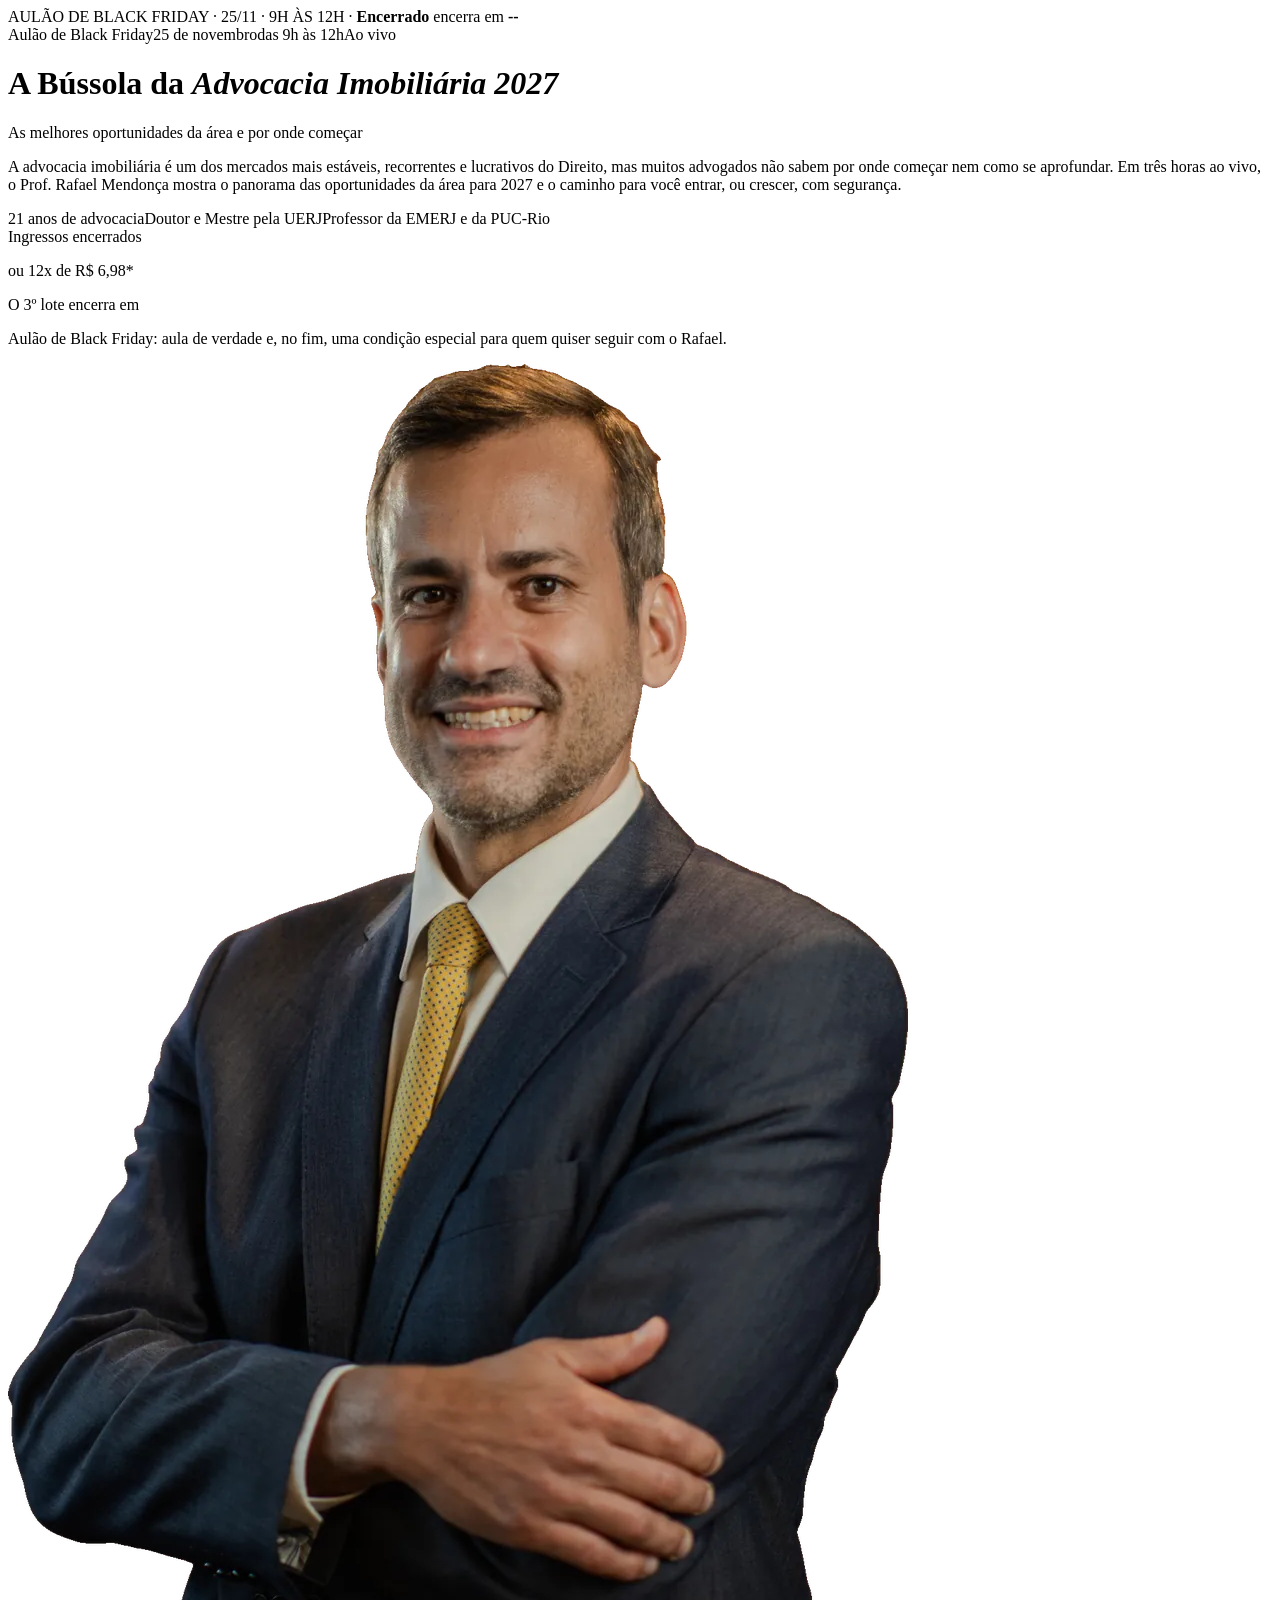
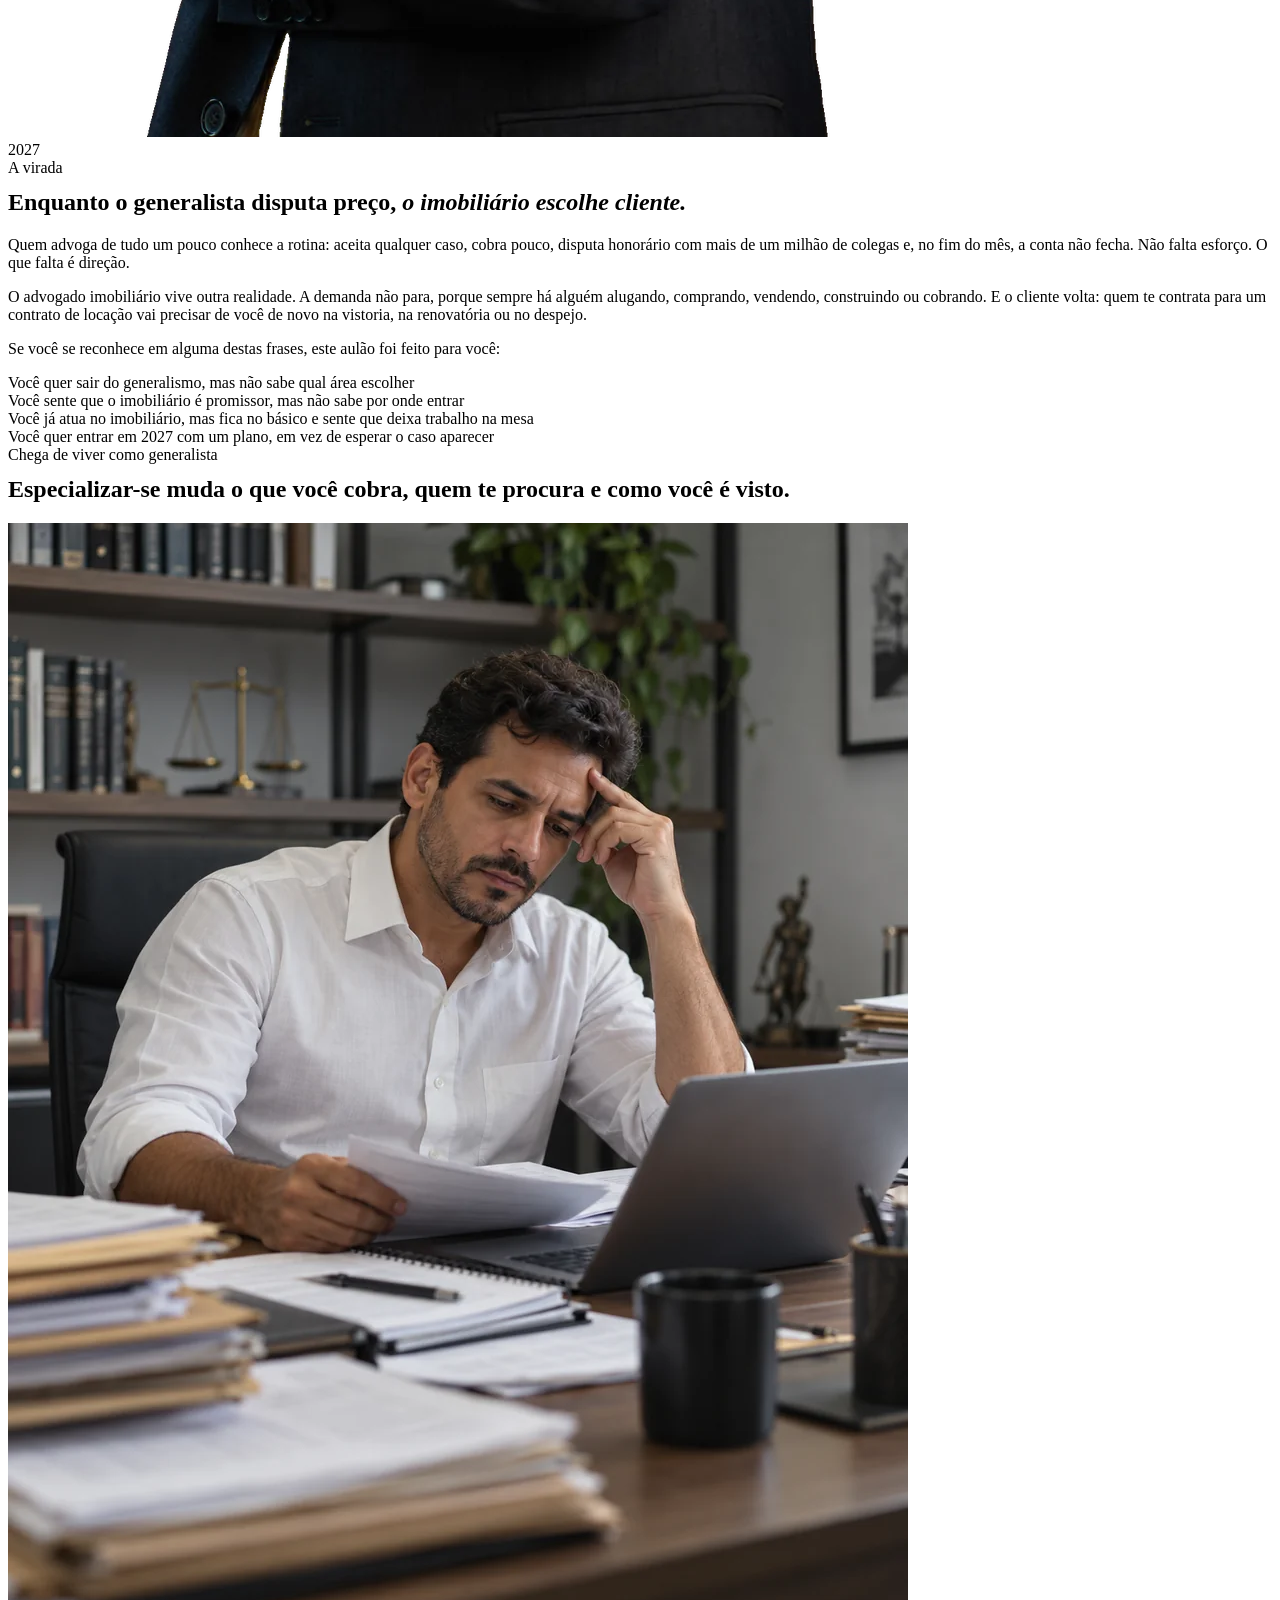
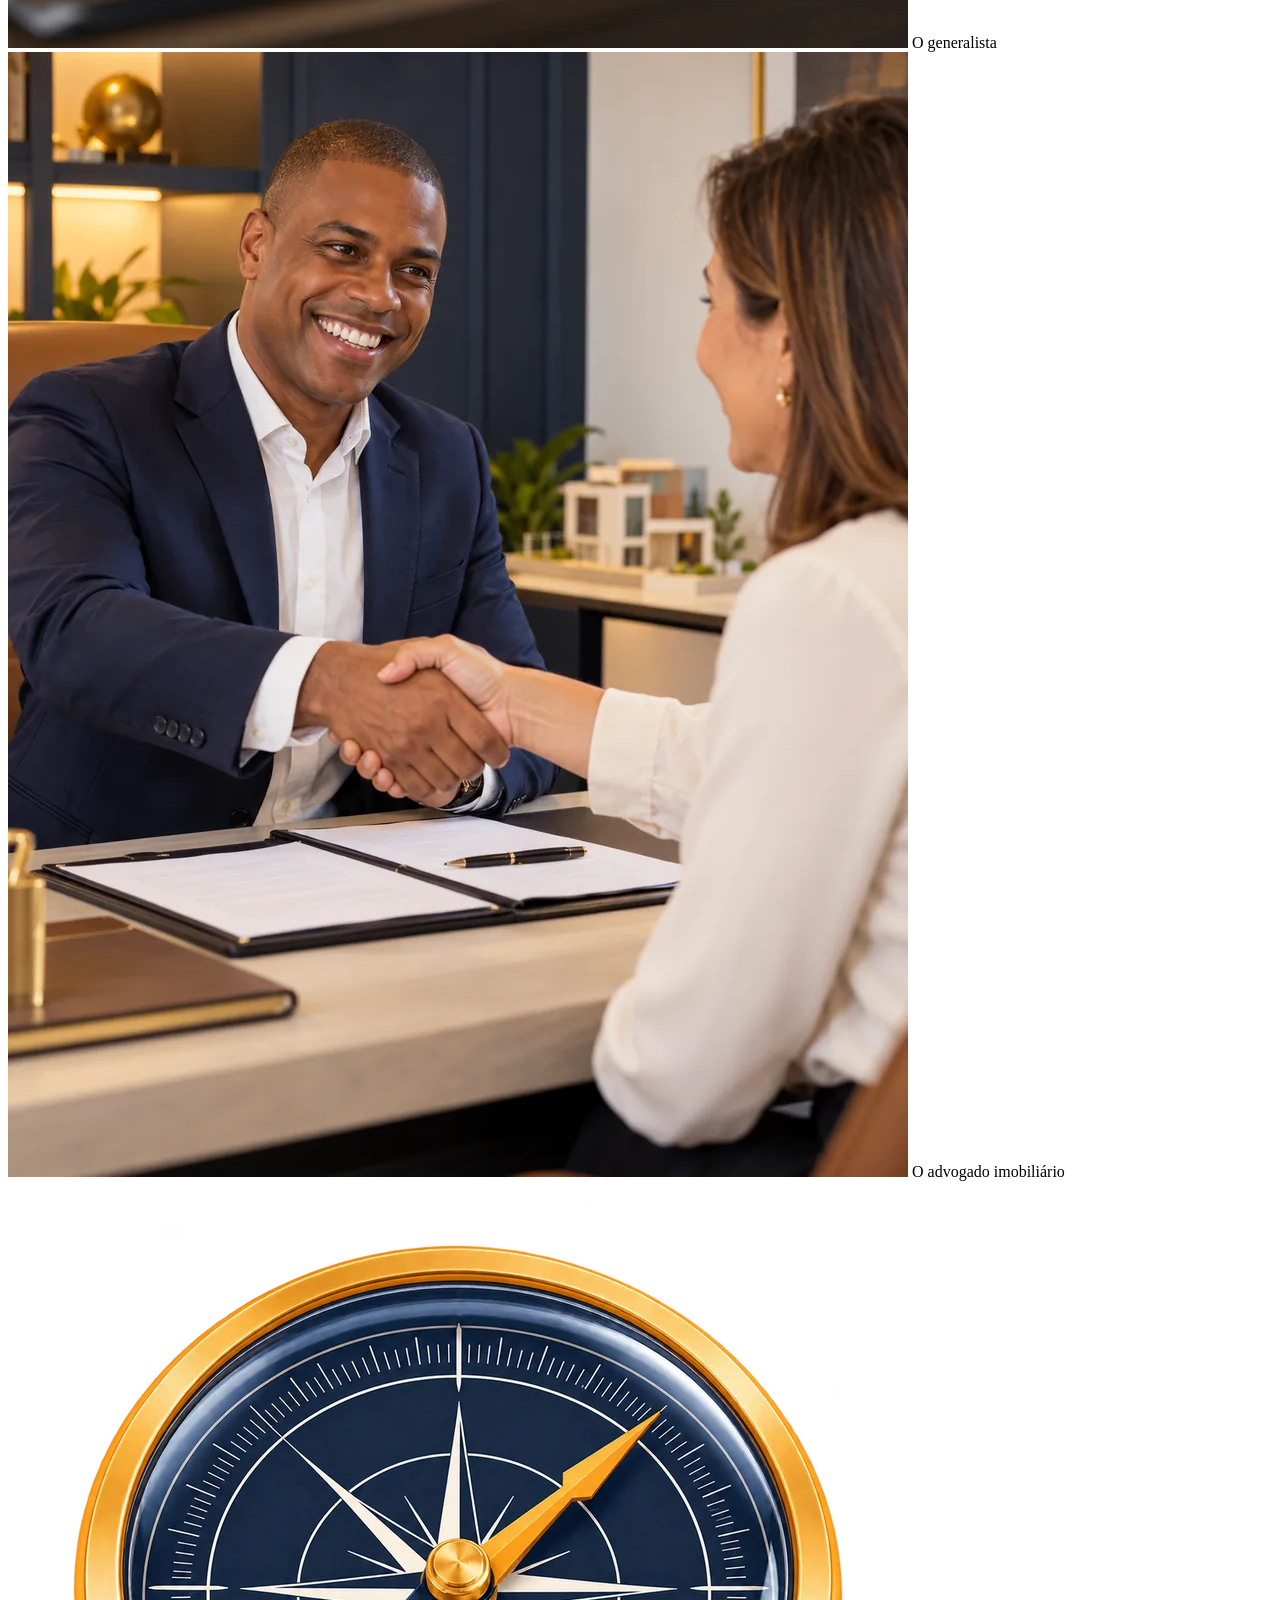
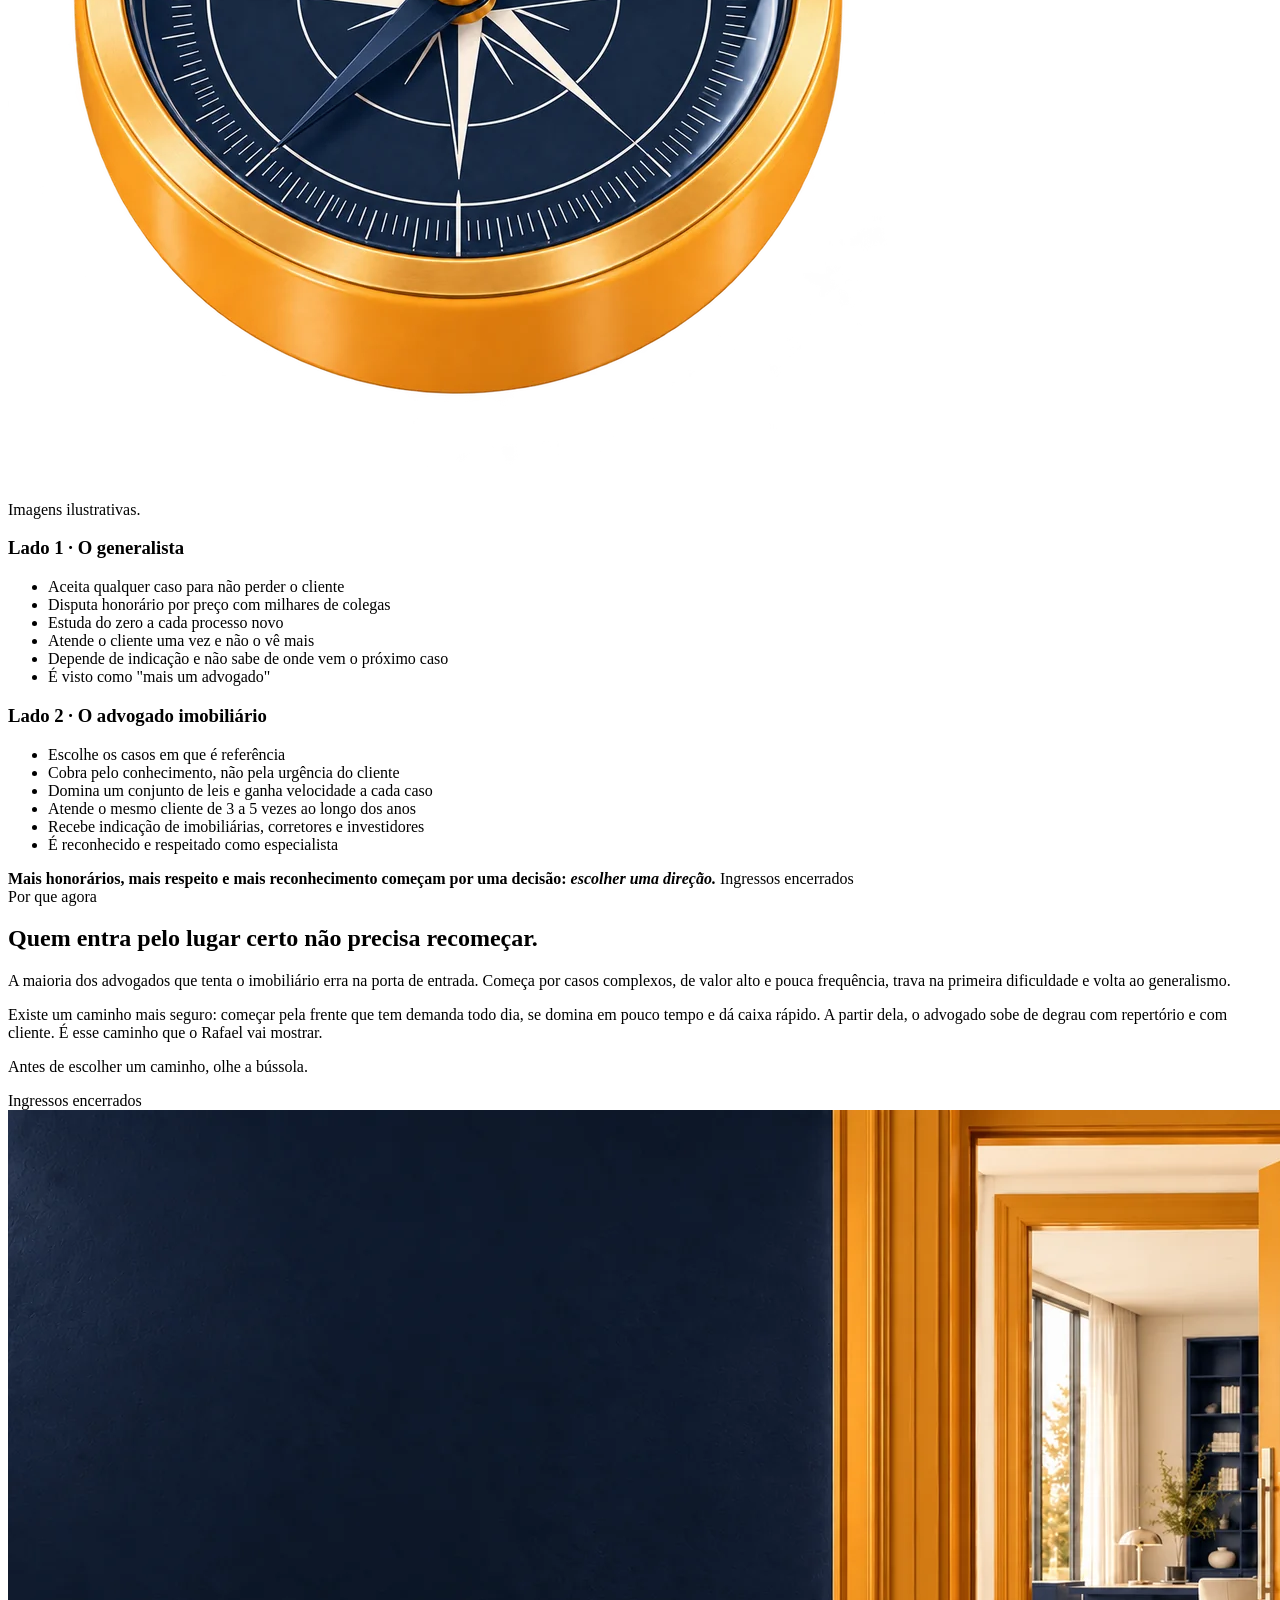
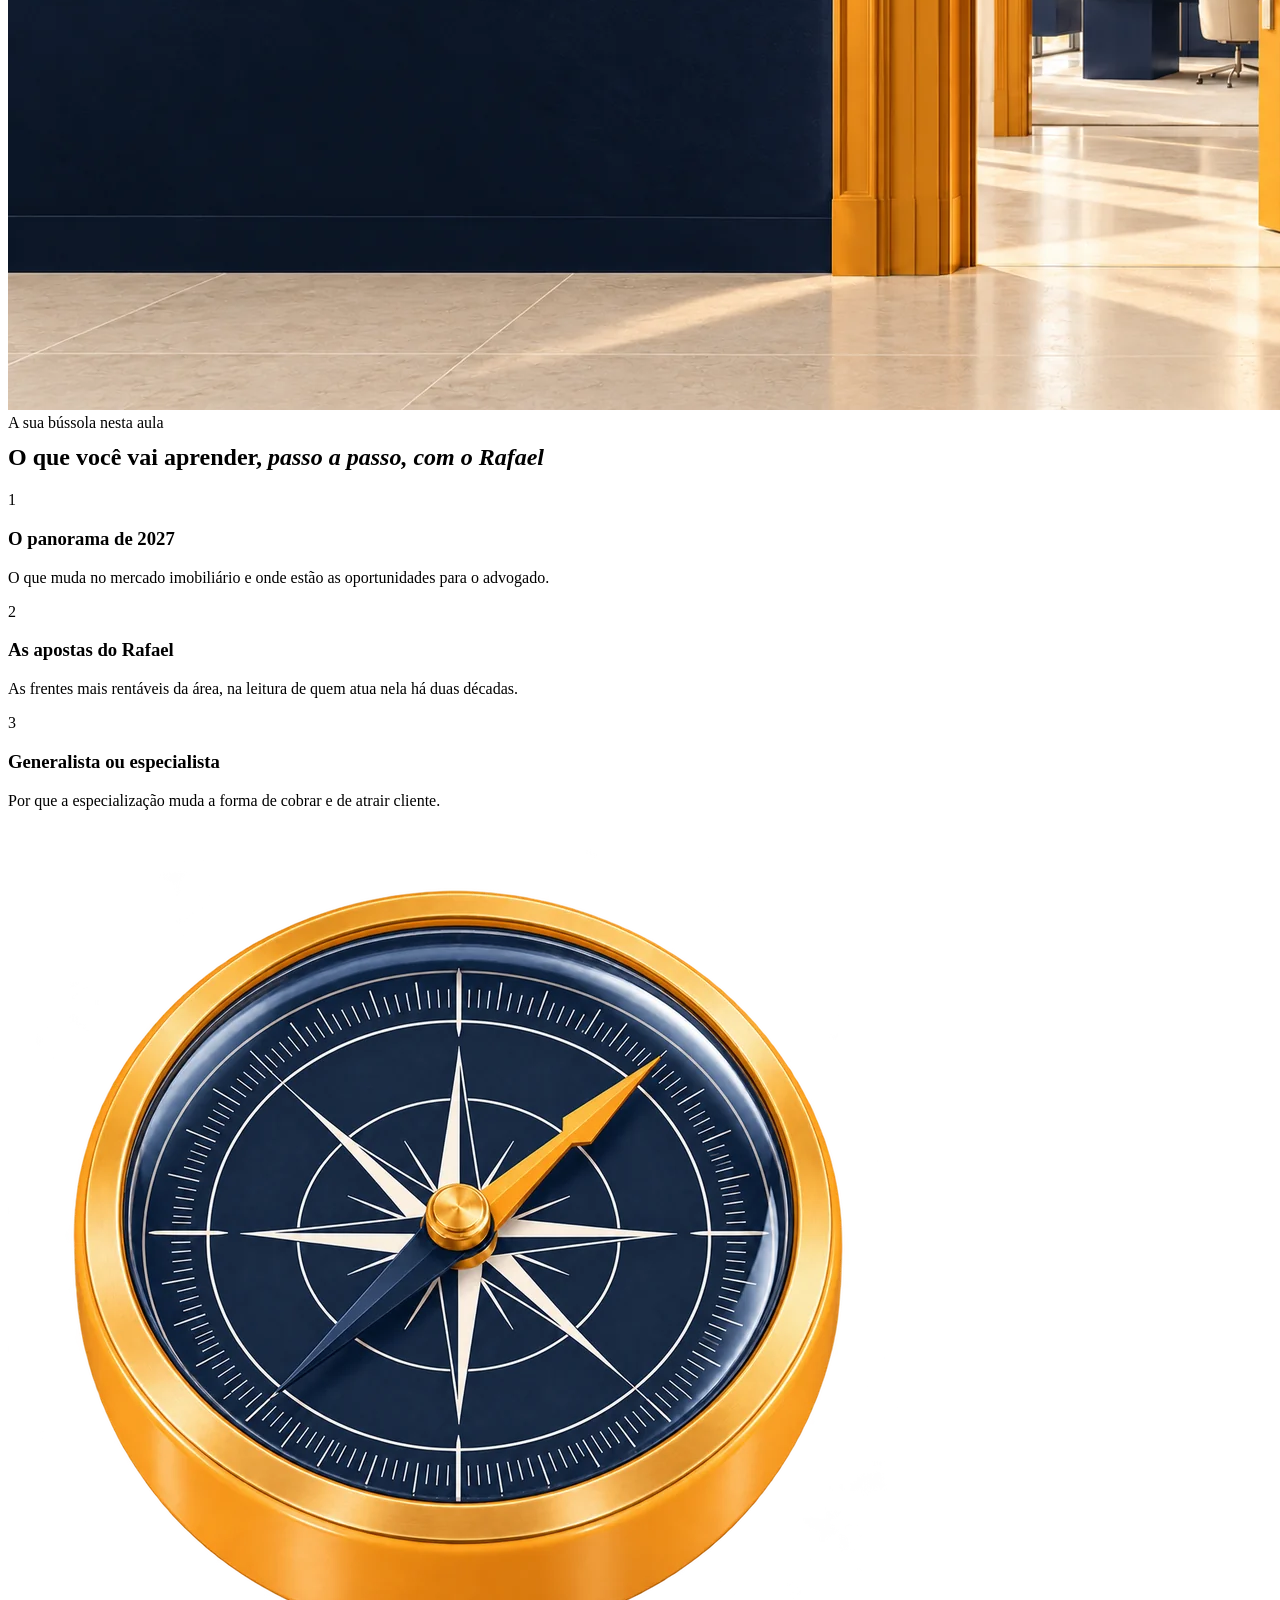
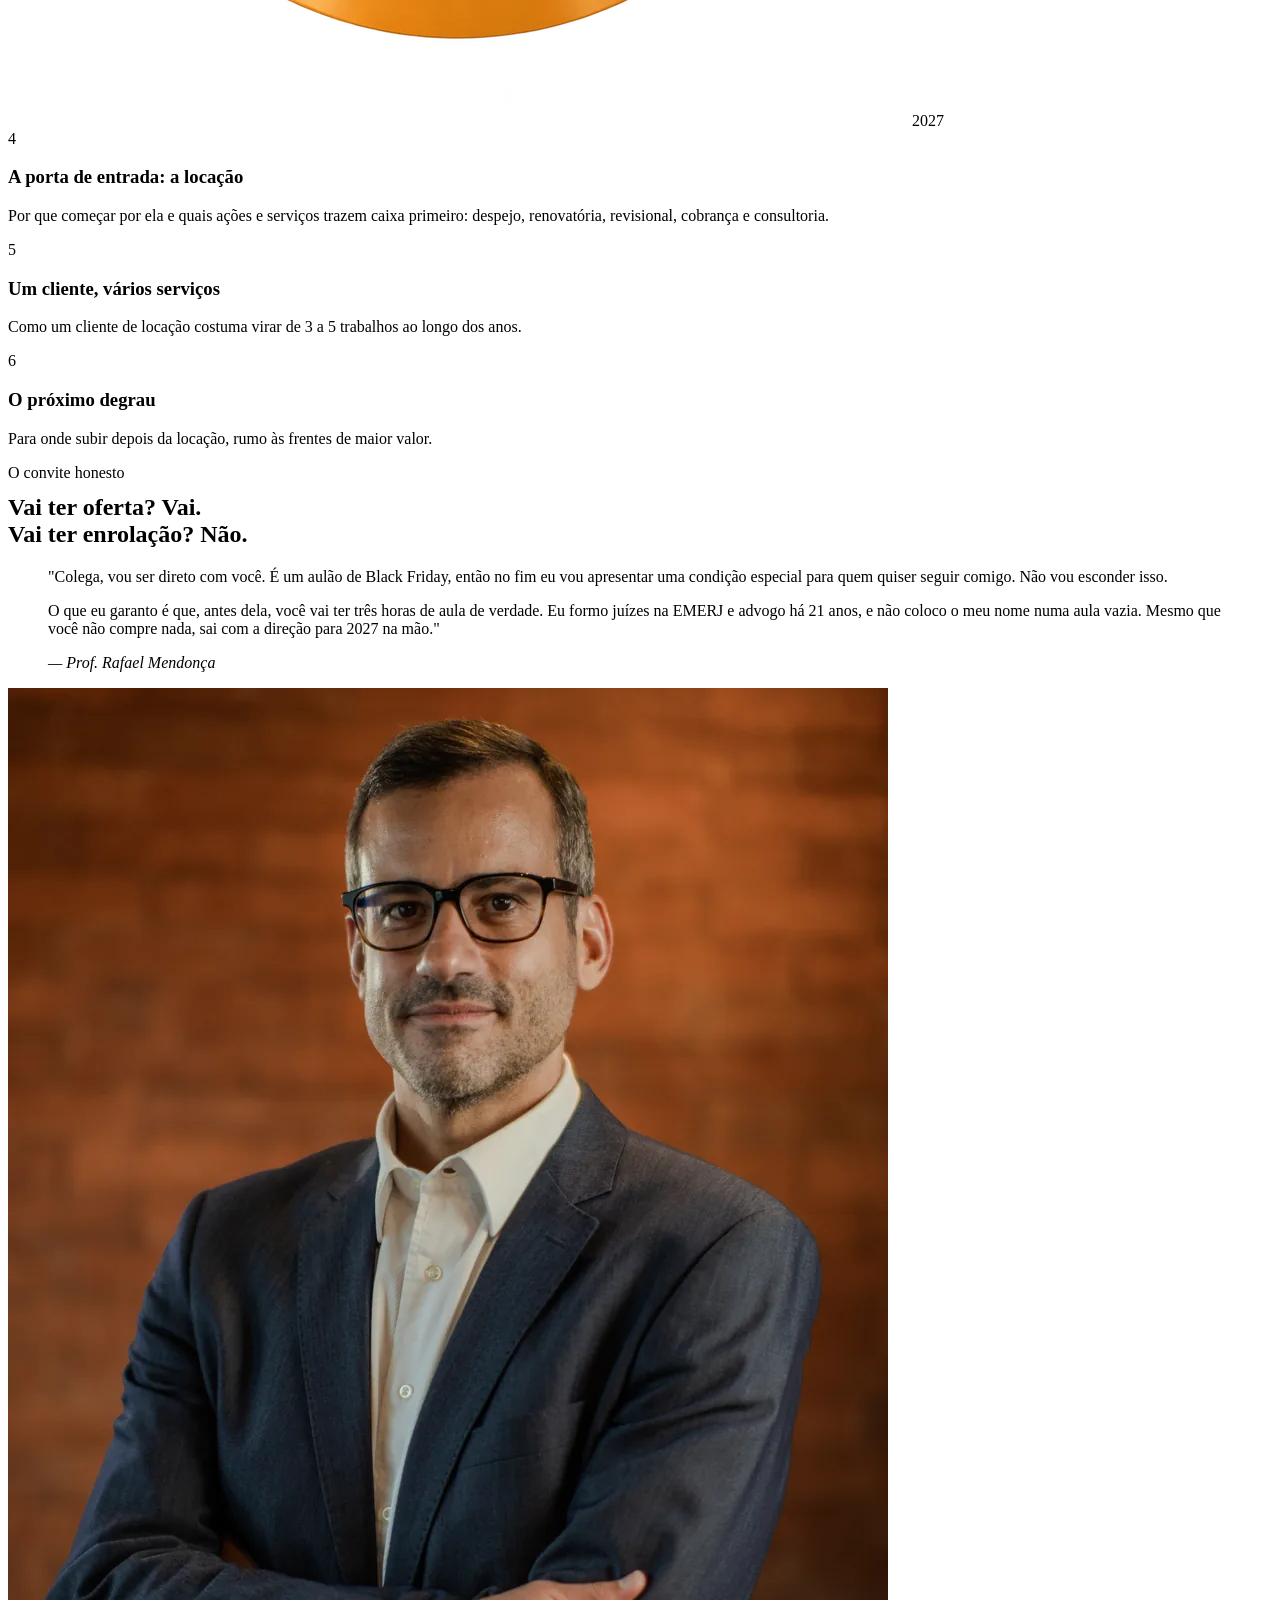
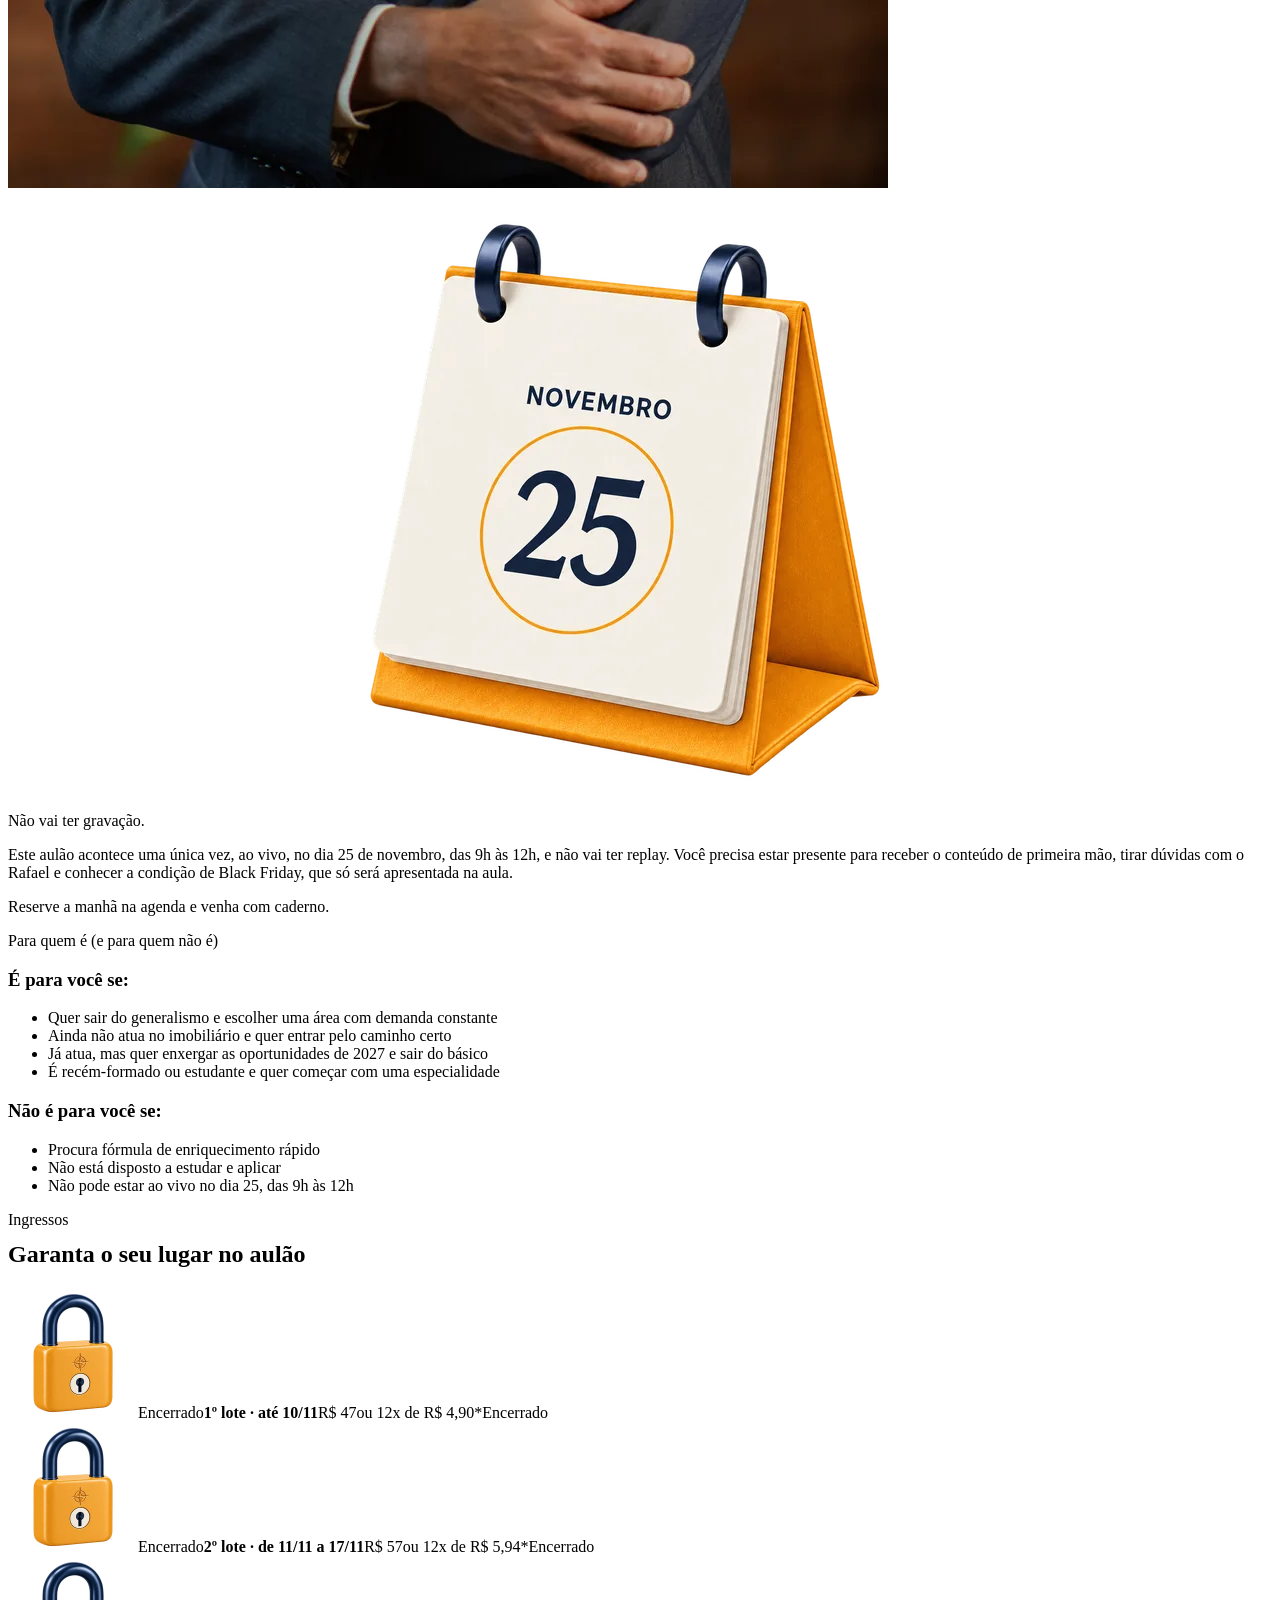
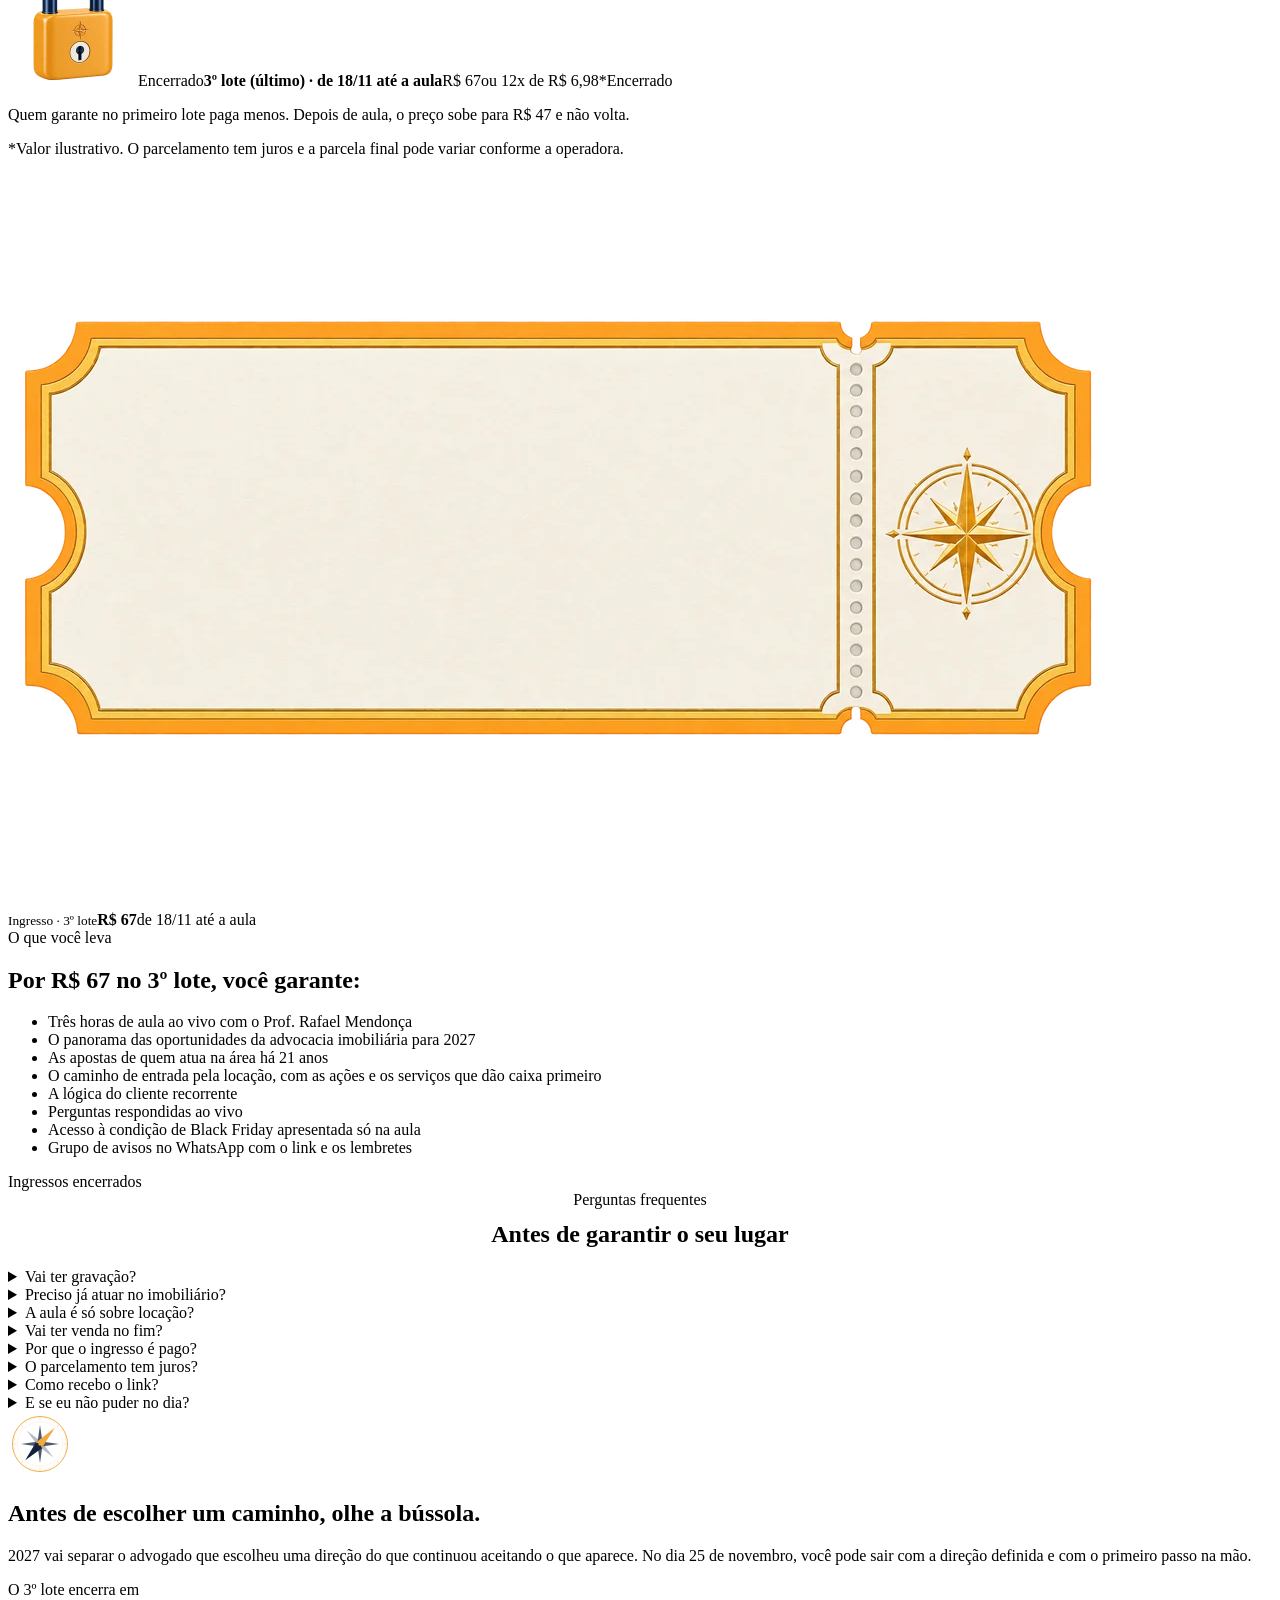
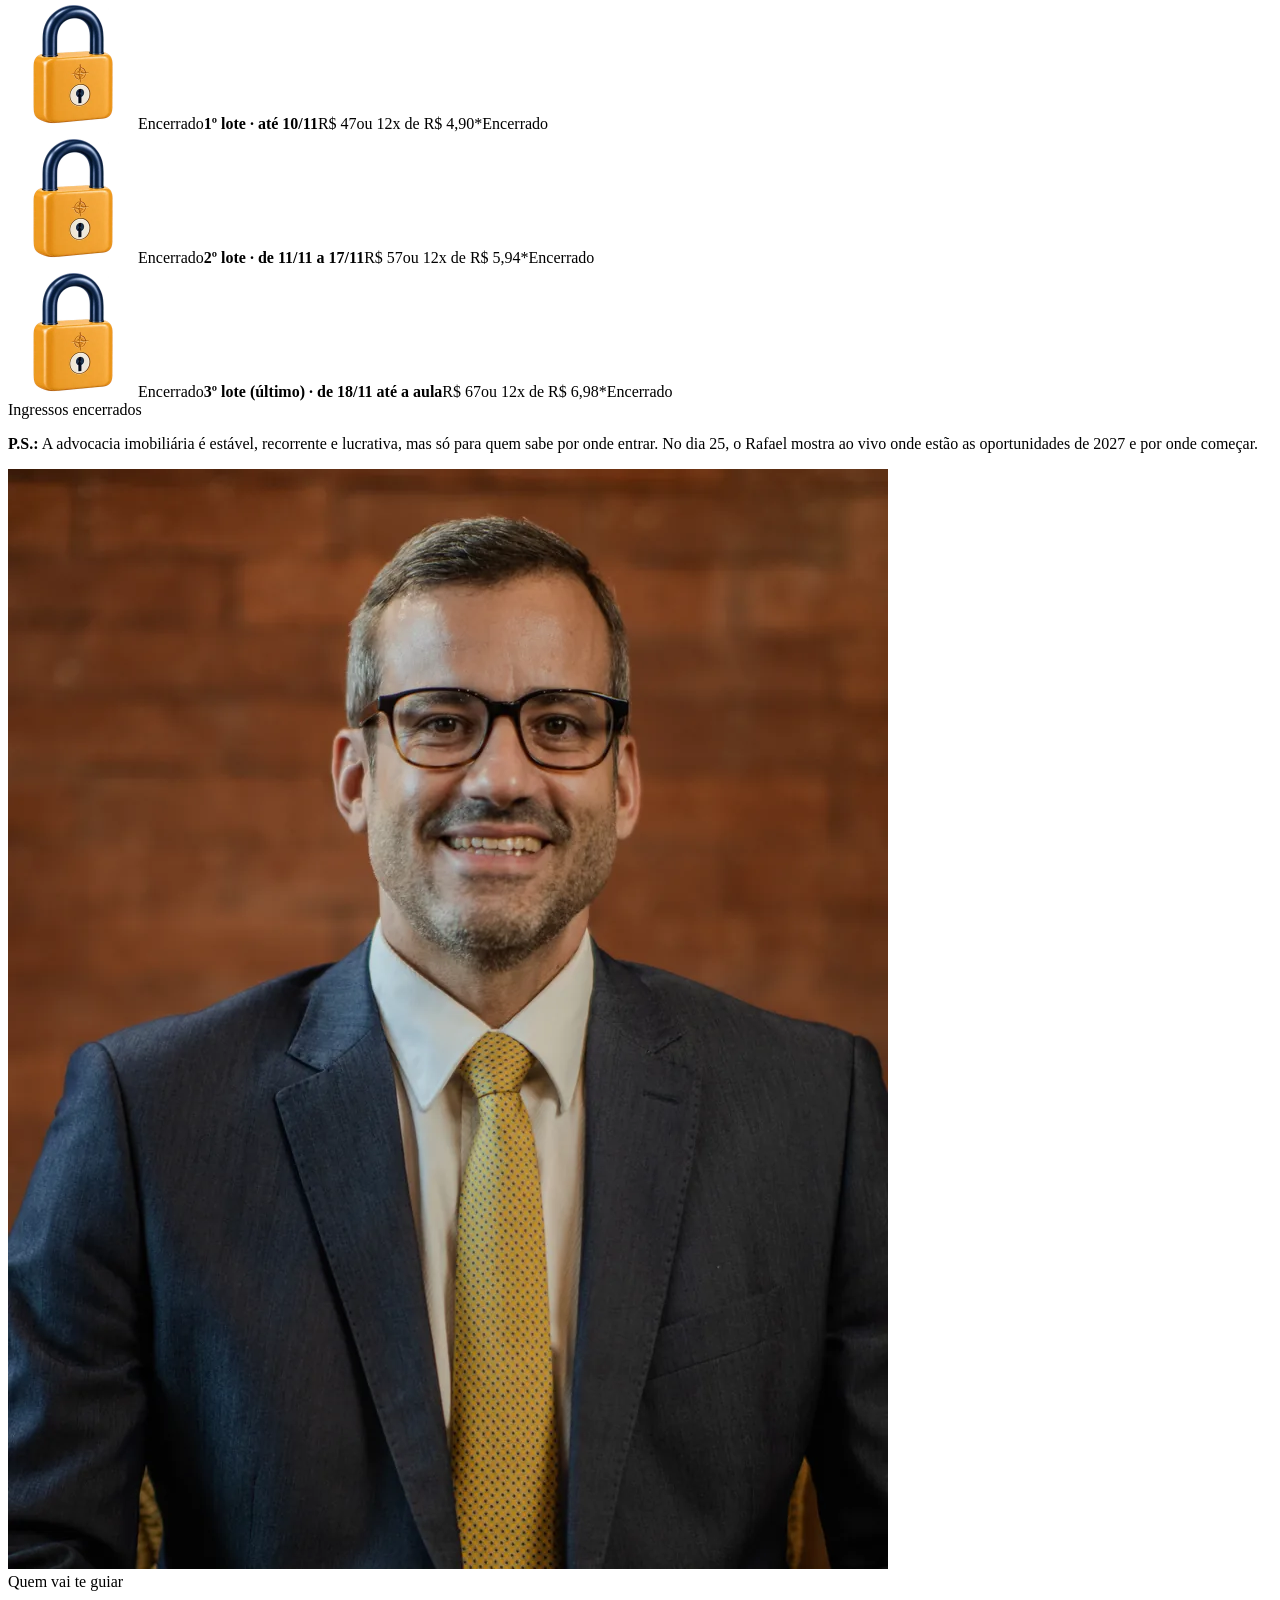
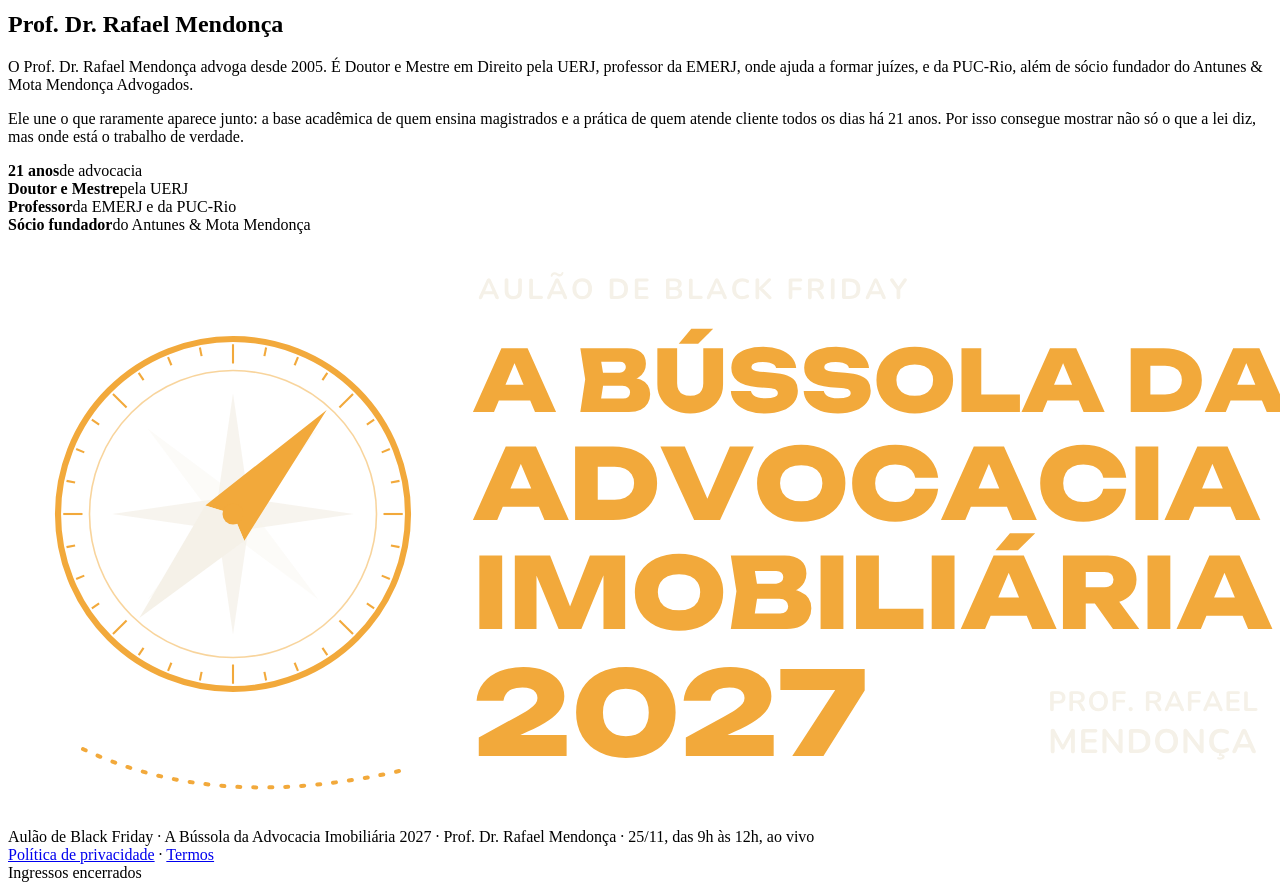
==== index.html @ 24a7c3a7 "Publica index.html" ====
<!doctype html>
<html lang="pt-BR">
<head>
<meta charset="utf-8">
<meta name="viewport" content="width=device-width, initial-scale=1">
<title>A Bússola da Advocacia Imobiliária 2027 · Aulão de Black Friday · Prof. Rafael Mendonça</title>
<meta name="description" content="Aulão de Black Friday ao vivo com o Prof. Dr. Rafael Mendonça, 25/11, das 9h às 12h. As melhores oportunidades da advocacia imobiliária para 2027 e por onde começar.">
<meta property="og:title" content="A Bússola da Advocacia Imobiliária 2027 · Aulão de Black Friday">
<meta property="og:description" content="25/11, das 9h às 12h, ao vivo com o Prof. Rafael Mendonça. Sem gravação.">
<meta property="og:image" content="assets/og.jpg">
<link rel="icon" type="image/svg+xml" href="assets/simbolo-bussola-ambar.svg">
<link rel="preconnect" href="https://fonts.googleapis.com">
<link rel="preconnect" href="https://fonts.gstatic.com" crossorigin>
<link rel="stylesheet" href="https://fonts.googleapis.com/css2?family=Quicksand:wght@600;700&family=Nunito:ital,wght@0,400;0,600;0,700;0,800;1,400&family=Unbounded:wght@600;700;800;900&display=swap">
<link rel="preload" as="image" href="assets/fundo-hero.webp">
<link rel="stylesheet" href="style.css?v=2">
<!-- Pixel da Meta / Google Tag: inserir aqui quando houver os IDs -->
</head>
<body>

<div class="strip">AULÃO DE BLACK FRIDAY · 25/11 · 9H ÀS 12H · <b data-lote-atual>1º lote R$ 47</b> encerra em <b data-timer-txt>--</b></div>

<!-- 1. HERO -->
<header class="hero escuro">
  <div class="wrap">
    <div class="hero-copy">
      <div class="selo-bf">Aulão de Black Friday<i></i>25 de novembro<i></i>das 9h às 12h<i></i><span class="vivo">Ao vivo</span></div>
      <h1>A Bússola da <em>Advocacia Imobiliária 2027</em></h1>
      <p class="sub">As melhores oportunidades da área e por onde começar</p>
      <p class="lead">A advocacia imobiliária é um dos mercados mais estáveis, recorrentes e lucrativos do Direito, mas muitos advogados não sabem por onde começar nem como se aprofundar. Em três horas ao vivo, o Prof. Rafael Mendonça mostra o panorama das oportunidades da área para 2027 e o caminho para você entrar, ou crescer, com segurança.</p>
      <div class="autoridade"><span>21 anos de advocacia</span><span>Doutor e Mestre pela UERJ</span><span>Professor da EMERJ e da PUC-Rio</span></div>
      <div class="cta-row">
        <a class="btn" data-cta="Quero a minha bússola para 2027" href="#ingressos">Quero a minha bússola para 2027 · 1º lote R$ 47</a>
      </div>
      <p class="cta-note"><span data-lote-parcela>ou 12x de R$ 4,90*</span></p>
      <div class="timer" style="margin-top:16px"><span>O <span data-lote-nome>1º lote</span> encerra em</span><div class="t" data-timer></div></div>
      <p class="hero-note">Aulão de Black Friday: aula de verdade e, no fim, uma condição especial para quem quiser seguir com o Rafael.</p>
    </div>
  </div>
  <div class="hero-photo">
    <img src="assets/rafael-hero.webp" alt="Prof. Dr. Rafael Mendonça, de terno azul, sorrindo com os braços cruzados" width="900" height="1373" fetchpriority="high">
  </div>
  <span class="ano-2027" aria-hidden="true">2027</span>
</header>

<!-- 2. A VIRADA -->
<section class="virada claro trilha-bg">
  <div class="wrap split">
    <div>
      <span class="eyebrow">A virada</span>
      <h2 style="margin-top:12px">Enquanto o generalista disputa preço, <em>o imobiliário escolhe cliente.</em></h2>
    </div>
    <div>
      <p>Quem advoga de tudo um pouco conhece a rotina: aceita qualquer caso, cobra pouco, disputa honorário com mais de um milhão de colegas e, no fim do mês, a conta não fecha. Não falta esforço. O que falta é direção.</p>
      <p>O advogado imobiliário vive outra realidade. A demanda não para, porque sempre há alguém alugando, comprando, vendendo, construindo ou cobrando. E o cliente volta: quem te contrata para um contrato de locação vai precisar de você de novo na vistoria, na renovatória ou no despejo.</p>
      <p class="lede">Se você se reconhece em alguma destas frases, este aulão foi feito para você:</p>
      <div class="pains">
        <div class="pain">Você quer sair do generalismo, mas não sabe qual área escolher</div>
        <div class="pain">Você sente que o imobiliário é promissor, mas não sabe por onde entrar</div>
        <div class="pain">Você já atua no imobiliário, mas fica no básico e sente que deixa trabalho na mesa</div>
        <div class="pain">Você quer entrar em 2027 com um plano, em vez de esperar o caso aparecer</div>
      </div>
    </div>
  </div>
</section>

<!-- 3. CHEGA DE VIVER COMO GENERALISTA -->
<section class="compara escuro">
  <div class="wrap">
    <div class="head">
      <span class="eyebrow">Chega de viver como generalista</span>
      <h2 style="margin-top:12px">Especializar-se muda o que você cobra, <span>quem te procura e como você é visto.</span></h2>
    </div>
    <div class="duas" data-anima>
      <div class="lado gen">
        <img class="cena" src="assets/generalista.webp" alt="" width="900" height="1125" loading="lazy">
        <span class="rot">O generalista</span>
      </div>
      <div class="lado esp">
        <img class="cena" src="assets/imobiliario-sucesso.webp" alt="" width="900" height="1125" loading="lazy">
        <span class="rot">O advogado imobiliário</span>
      </div>
      <img class="bussola-mini" src="assets/bussola.webp" alt="" width="900" height="900" loading="lazy">
    </div>
    <p class="nota-img">Imagens ilustrativas.</p>
    <div class="listas">
      <div class="lista gen">
        <h3>Lado 1 · O generalista</h3>
        <ul>
          <li>Aceita qualquer caso para não perder o cliente</li>
          <li>Disputa honorário por preço com milhares de colegas</li>
          <li>Estuda do zero a cada processo novo</li>
          <li>Atende o cliente uma vez e não o vê mais</li>
          <li>Depende de indicação e não sabe de onde vem o próximo caso</li>
          <li>É visto como "mais um advogado"</li>
        </ul>
      </div>
      <div class="lista esp">
        <h3>Lado 2 · O advogado imobiliário</h3>
        <ul>
          <li>Escolhe os casos em que é referência</li>
          <li>Cobra pelo conhecimento, não pela urgência do cliente</li>
          <li>Domina um conjunto de leis e ganha velocidade a cada caso</li>
          <li>Atende o mesmo cliente de 3 a 5 vezes ao longo dos anos</li>
          <li>Recebe indicação de imobiliárias, corretores e investidores</li>
          <li>É reconhecido e respeitado como especialista</li>
        </ul>
      </div>
    </div>
    <div class="destaque">
      <strong>Mais honorários, mais respeito e mais reconhecimento começam por uma decisão: <em>escolher uma direção.</em></strong>
      <a class="btn" data-cta="Quero sair do generalismo" href="#ingressos">Quero sair do generalismo · 1º lote R$ 47</a>
    </div>
  </div>
</section>

<!-- 4. POR QUE AGORA -->
<section class="agora escuro">
  <div class="wrap agora-grid">
    <div class="agora-copy">
      <span class="eyebrow">Por que agora</span>
      <h2>Quem entra pelo lugar certo <span>não precisa recomeçar.</span></h2>
      <p>A maioria dos advogados que tenta o imobiliário erra na porta de entrada. Começa por casos complexos, de valor alto e pouca frequência, trava na primeira dificuldade e volta ao generalismo.</p>
      <p>Existe um caminho mais seguro: começar pela frente que tem demanda todo dia, se domina em pouco tempo e dá caixa rápido. A partir dela, o advogado sobe de degrau com repertório e com cliente. É esse caminho que o Rafael vai mostrar.</p>
      <p class="frase">Antes de escolher um caminho, olhe a bússola.</p>
      <a class="btn" data-cta="Quero a minha bússola para 2027" href="#ingressos">Quero a minha bússola para 2027 · 1º lote R$ 47</a>
    </div>
    <div class="porta"><img src="assets/porta.webp" alt="" width="1600" height="900" loading="lazy"></div>
  </div>
</section>

<!-- 5. A SUA BÚSSOLA NESTA AULA -->
<section class="programa claro trilha-bg">
  <div class="wrap">
    <div class="head">
      <span class="eyebrow">A sua bússola nesta aula</span>
      <h2 style="margin-top:12px">O que você vai aprender, <em>passo a passo, com o Rafael</em></h2>
    </div>
    <div class="rosa" data-anima>
      <div class="col esq">
        <div class="tema t1"><span class="n">1</span><h3>O panorama de 2027</h3><p>O que muda no mercado imobiliário e onde estão as oportunidades para o advogado.</p></div>
        <div class="tema t2"><span class="n">2</span><h3>As apostas do Rafael</h3><p>As frentes mais rentáveis da área, na leitura de quem atua nela há duas décadas.</p></div>
        <div class="tema t3"><span class="n">3</span><h3>Generalista ou especialista</h3><p>Por que a especialização muda a forma de cobrar e de atrair cliente.</p></div>
      </div>
      <div class="centro">
        <img class="bussola" src="assets/bussola.webp" alt="" width="900" height="900" loading="lazy">
        <span class="ano-2027" aria-hidden="true">2027</span>
      </div>
      <div class="col dir">
        <div class="tema t4"><span class="n">4</span><h3>A porta de entrada: a locação</h3><p>Por que começar por ela e quais ações e serviços trazem caixa primeiro: despejo, renovatória, revisional, cobrança e consultoria.</p></div>
        <div class="tema t5"><span class="n">5</span><h3>Um cliente, vários serviços</h3><p>Como um cliente de locação costuma virar de 3 a 5 trabalhos ao longo dos anos.</p></div>
        <div class="tema t6"><span class="n">6</span><h3>O próximo degrau</h3><p>Para onde subir depois da locação, rumo às frentes de maior valor.</p></div>
      </div>
    </div>
  </div>
</section>

<!-- 6. CONVITE HONESTO -->
<section class="convite escuro">
  <div class="wrap convite-grid">
    <div>
      <span class="eyebrow">O convite honesto</span>
      <h2 style="margin-top:12px">Vai ter oferta? <span>Vai.</span><br>Vai ter enrolação? <span>Não.</span></h2>
      <blockquote class="carta">
        <p>"Colega, vou ser direto com você. É um aulão de Black Friday, então no fim eu vou apresentar uma condição especial para quem quiser seguir comigo. Não vou esconder isso.</p>
        <p>O que eu garanto é que, antes dela, você vai ter três horas de aula de verdade. Eu formo juízes na EMERJ e advogo há 21 anos, e não coloco o meu nome numa aula vazia. Mesmo que você não compre nada, sai com a direção para 2027 na mão."</p>
        <cite>— Prof. Rafael Mendonça</cite>
      </blockquote>
    </div>
    <div class="foto-moldura"><img src="assets/rafael-convite.webp" alt="Prof. Rafael Mendonça sorrindo, de terno azul" width="880" height="1100" loading="lazy"></div>
  </div>
</section>

<!-- 7. SÓ AO VIVO -->
<section class="aovivo">
  <div class="wrap row">
    <img class="cal" src="assets/calendario-25.webp" alt="" width="900" height="600" loading="lazy">
    <div>
      <p class="rec"><i></i>Não vai ter gravação.</p>
      <p>Este aulão acontece uma única vez, ao vivo, no dia 25 de novembro, das 9h às 12h, e não vai ter replay. Você precisa estar presente para receber o conteúdo de primeira mão, tirar dúvidas com o Rafael e conhecer a condição de Black Friday, que só será apresentada na aula.</p>
      <p class="forte">Reserve a manhã na agenda e venha com caderno.</p>
    </div>
  </div>
</section>

<!-- 8. PARA QUEM É -->
<section class="quem claro trilha-bg bordas">
  <div class="wrap">
    <span class="eyebrow">Para quem é (e para quem não é)</span>
    <div class="cols">
      <div class="box sim">
        <h3>É para você se:</h3>
        <ul>
          <li>Quer sair do generalismo e escolher uma área com demanda constante</li>
          <li>Ainda não atua no imobiliário e quer entrar pelo caminho certo</li>
          <li>Já atua, mas quer enxergar as oportunidades de 2027 e sair do básico</li>
          <li>É recém-formado ou estudante e quer começar com uma especialidade</li>
        </ul>
      </div>
      <div class="box nao">
        <h3>Não é para você se:</h3>
        <ul>
          <li>Procura fórmula de enriquecimento rápido</li>
          <li>Não está disposto a estudar e aplicar</li>
          <li>Não pode estar ao vivo no dia 25, das 9h às 12h</li>
        </ul>
      </div>
    </div>
  </div>
</section>

<!-- 9. INGRESSOS -->
<section class="ingressos escuro" id="ingressos">
  <div class="wrap">
    <div class="head">
      <span class="eyebrow">Ingressos</span>
      <h2 style="margin-top:12px">Garanta o seu lugar no aulão</h2>
    </div>
    <div class="lotes" data-lotes></div>
    <p class="lotes-note">Quem garante no primeiro lote paga menos. <span data-proximo></span></p>
    <p class="disclaimer">*Valor ilustrativo. O parcelamento tem juros e a parcela final pode variar conforme a operadora.</p>
  </div>
</section>

<!-- 10. O QUE VOCÊ LEVA -->
<section class="leva claro">
  <div class="wrap leva-grid">
    <div class="ingresso">
      <img src="assets/ingresso.webp" alt="" width="1100" height="733" loading="lazy">
      <div class="info"><small>Ingresso · <span data-lote-nome>1º lote</span></small><strong data-lote-preco>R$ 47</strong><span data-lote-periodo>até 10/11</span></div>
    </div>
    <div>
      <span class="eyebrow">O que você leva</span>
      <h2>Por <span data-lote-preco>R$ 47</span> no <span data-lote-nome>1º lote</span>, você garante:</h2>
      <ul>
        <li>Três horas de aula ao vivo com o Prof. Rafael Mendonça</li>
        <li>O panorama das oportunidades da advocacia imobiliária para 2027</li>
        <li>As apostas de quem atua na área há 21 anos</li>
        <li>O caminho de entrada pela locação, com as ações e os serviços que dão caixa primeiro</li>
        <li>A lógica do cliente recorrente</li>
        <li>Perguntas respondidas ao vivo</li>
        <li>Acesso à condição de Black Friday apresentada só na aula</li>
        <li>Grupo de avisos no WhatsApp com o link e os lembretes</li>
      </ul>
      <a class="btn" data-cta="Quero a minha bússola para 2027" href="#ingressos">Quero a minha bússola para 2027 · 1º lote R$ 47</a>
    </div>
  </div>
</section>

<!-- 11. FAQ -->
<section class="faq claro trilha-bg bordas">
  <div class="wrap">
    <div style="text-align:center"><span class="eyebrow">Perguntas frequentes</span><h2 style="margin-top:12px">Antes de garantir o seu lugar</h2></div>
    <div class="faq-list">
      <details><summary>Vai ter gravação?</summary><p>Não. O aulão é ao vivo, e é ao vivo que você recebe o conteúdo e a condição de Black Friday.</p></details>
      <details><summary>Preciso já atuar no imobiliário?</summary><p>Não. A aula serve tanto para quem quer entrar quanto para quem já atua e quer se aprofundar.</p></details>
      <details><summary>A aula é só sobre locação?</summary><p>Não. Primeiro vem o panorama das oportunidades da área para 2027. A locação aparece como a porta de entrada recomendada pelo Rafael.</p></details>
      <details><summary>Vai ter venda no fim?</summary><p>Vai, para quem quiser. É um aulão de Black Friday, e o conteúdo vale por si.</p></details>
      <details><summary>Por que o ingresso é pago?</summary><p>Porque quem paga aparece e presta atenção. O aulão foi pensado para quem vai aplicar.</p></details>
      <details><summary>O parcelamento tem juros?</summary><p>Sim. O valor exato da parcela aparece no checkout.</p></details>
      <details><summary>Como recebo o link?</summary><p>Depois da compra, você entra no grupo de avisos no WhatsApp, e o link chega lá no dia.</p></details>
      <details><summary>E se eu não puder no dia?</summary><p>Como não haverá replay, garanta o ingresso só se puder estar ao vivo no dia 25, das 9h às 12h.</p></details>
    </div>
  </div>
</section>

<!-- 12. FECHAMENTO -->
<section class="fecha">
  <div class="wrap">
    <img class="simbolo" src="assets/simbolo-bussola-ambar.svg" alt="" width="64" height="64">
    <h2>Antes de escolher um caminho, <span>olhe a bússola.</span></h2>
    <p style="margin-top:18px">2027 vai separar o advogado que escolheu uma direção do que continuou aceitando o que aparece. No dia 25 de novembro, você pode sair com a direção definida e com o primeiro passo na mão.</p>
    <div class="timer"><span>O <span data-lote-nome>1º lote</span> encerra em</span><div class="t" data-timer></div></div>
    <div class="lotes" data-lotes></div>
    <a class="btn" data-cta="" href="#ingressos">Quero a minha bússola para 2027</a>
    <p class="ps"><b>P.S.:</b> A advocacia imobiliária é estável, recorrente e lucrativa, mas só para quem sabe por onde entrar. No dia 25, o Rafael mostra ao vivo onde estão as oportunidades de 2027 e por onde começar.</p>
  </div>
</section>

<!-- 13. QUEM VAI TE GUIAR -->
<section class="bio claro trilha-bg">
  <div class="wrap bio-grid">
    <div class="foto-moldura"><img src="assets/rafael-bio.webp" alt="Prof. Dr. Rafael Mendonça" width="880" height="1100" loading="lazy"></div>
    <div>
      <span class="eyebrow">Quem vai te guiar</span>
      <h2>Prof. Dr. Rafael Mendonça</h2>
      <p>O Prof. Dr. Rafael Mendonça advoga desde 2005. É Doutor e Mestre em Direito pela UERJ, professor da EMERJ, onde ajuda a formar juízes, e da PUC-Rio, além de sócio fundador do Antunes &amp; Mota Mendonça Advogados.</p>
      <p>Ele une o que raramente aparece junto: a base acadêmica de quem ensina magistrados e a prática de quem atende cliente todos os dias há 21 anos. Por isso consegue mostrar não só o que a lei diz, mas onde está o trabalho de verdade.</p>
      <div class="credenciais">
        <div><b>21 anos</b>de advocacia</div>
        <div><b>Doutor e Mestre</b>pela UERJ</div>
        <div><b>Professor</b>da EMERJ e da PUC-Rio</div>
        <div><b>Sócio fundador</b>do Antunes &amp; Mota Mendonça</div>
      </div>
    </div>
  </div>
</section>

<footer>
  <div class="wrap">
    <img class="logo" src="assets/logo-evento-fundo-escuro.svg" alt="A Bússola da Advocacia Imobiliária 2027" width="1600" height="590" loading="lazy">
    Aulão de Black Friday · A Bússola da Advocacia Imobiliária 2027 · Prof. Dr. Rafael Mendonça · 25/11, das 9h às 12h, ao vivo<br><a href="https://profrafaelmendonca.com.br/termos/" target="_blank" rel="noopener">Política de privacidade</a> · <a href="https://profrafaelmendonca.com.br/termos/" target="_blank" rel="noopener">Termos</a>
  </div>
</footer>

<div class="mcta"><a class="btn" data-cta="" href="#ingressos">Quero a minha bússola para 2027</a></div>

<script src="config.js?v=2"></script>
<script src="app.js?v=2"></script>
</body>
</html>
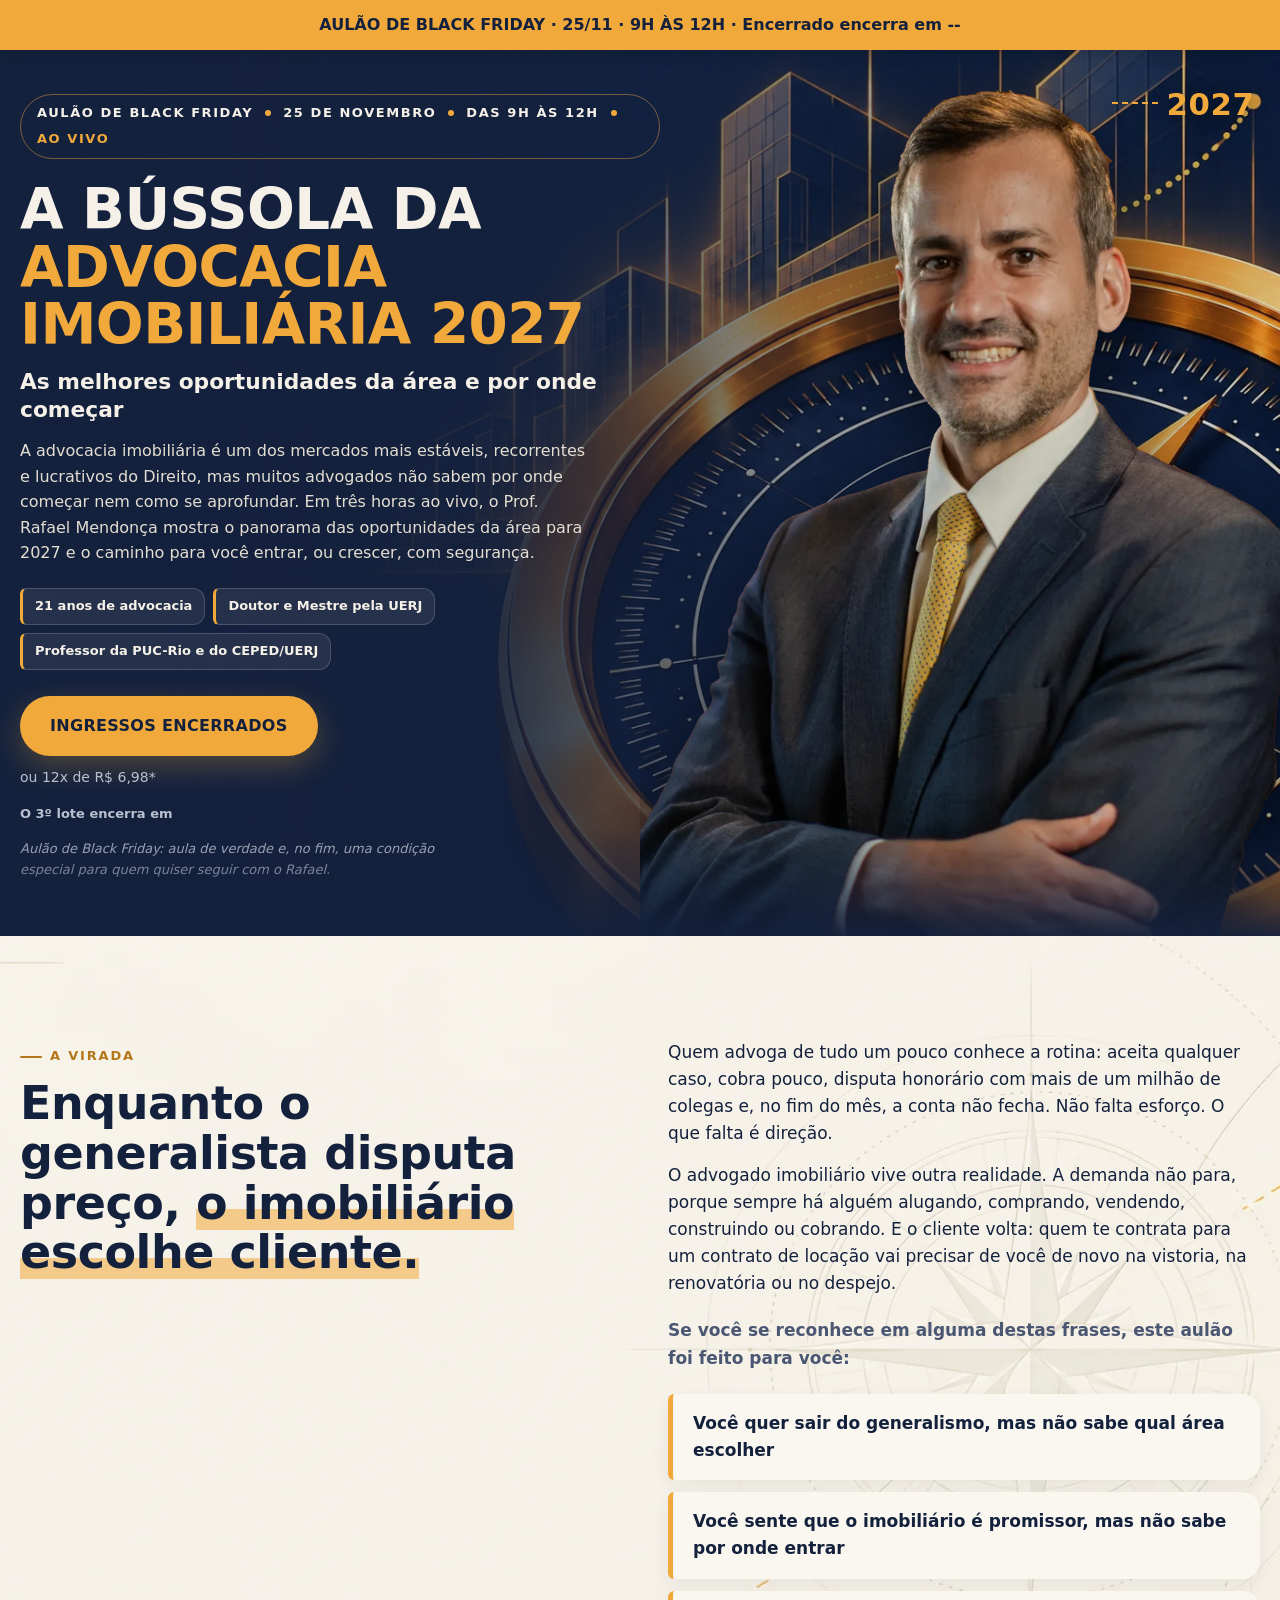
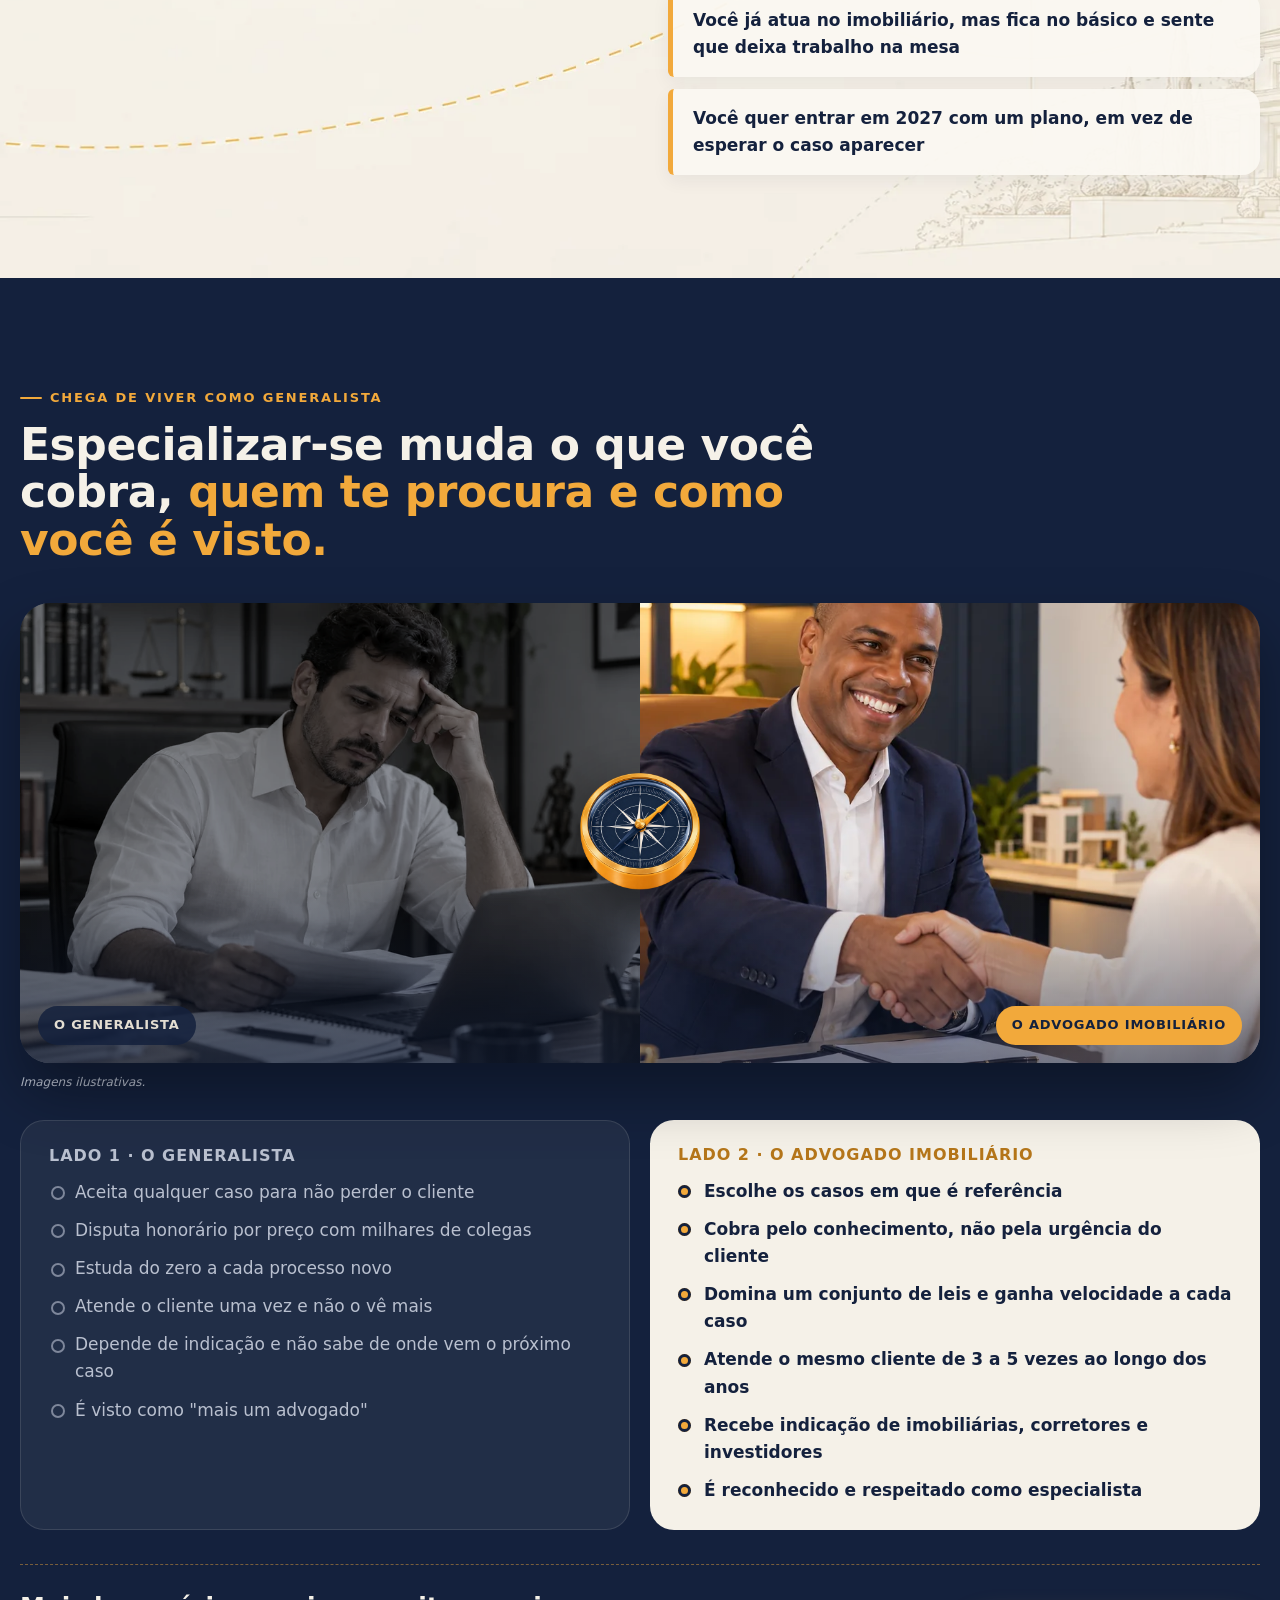
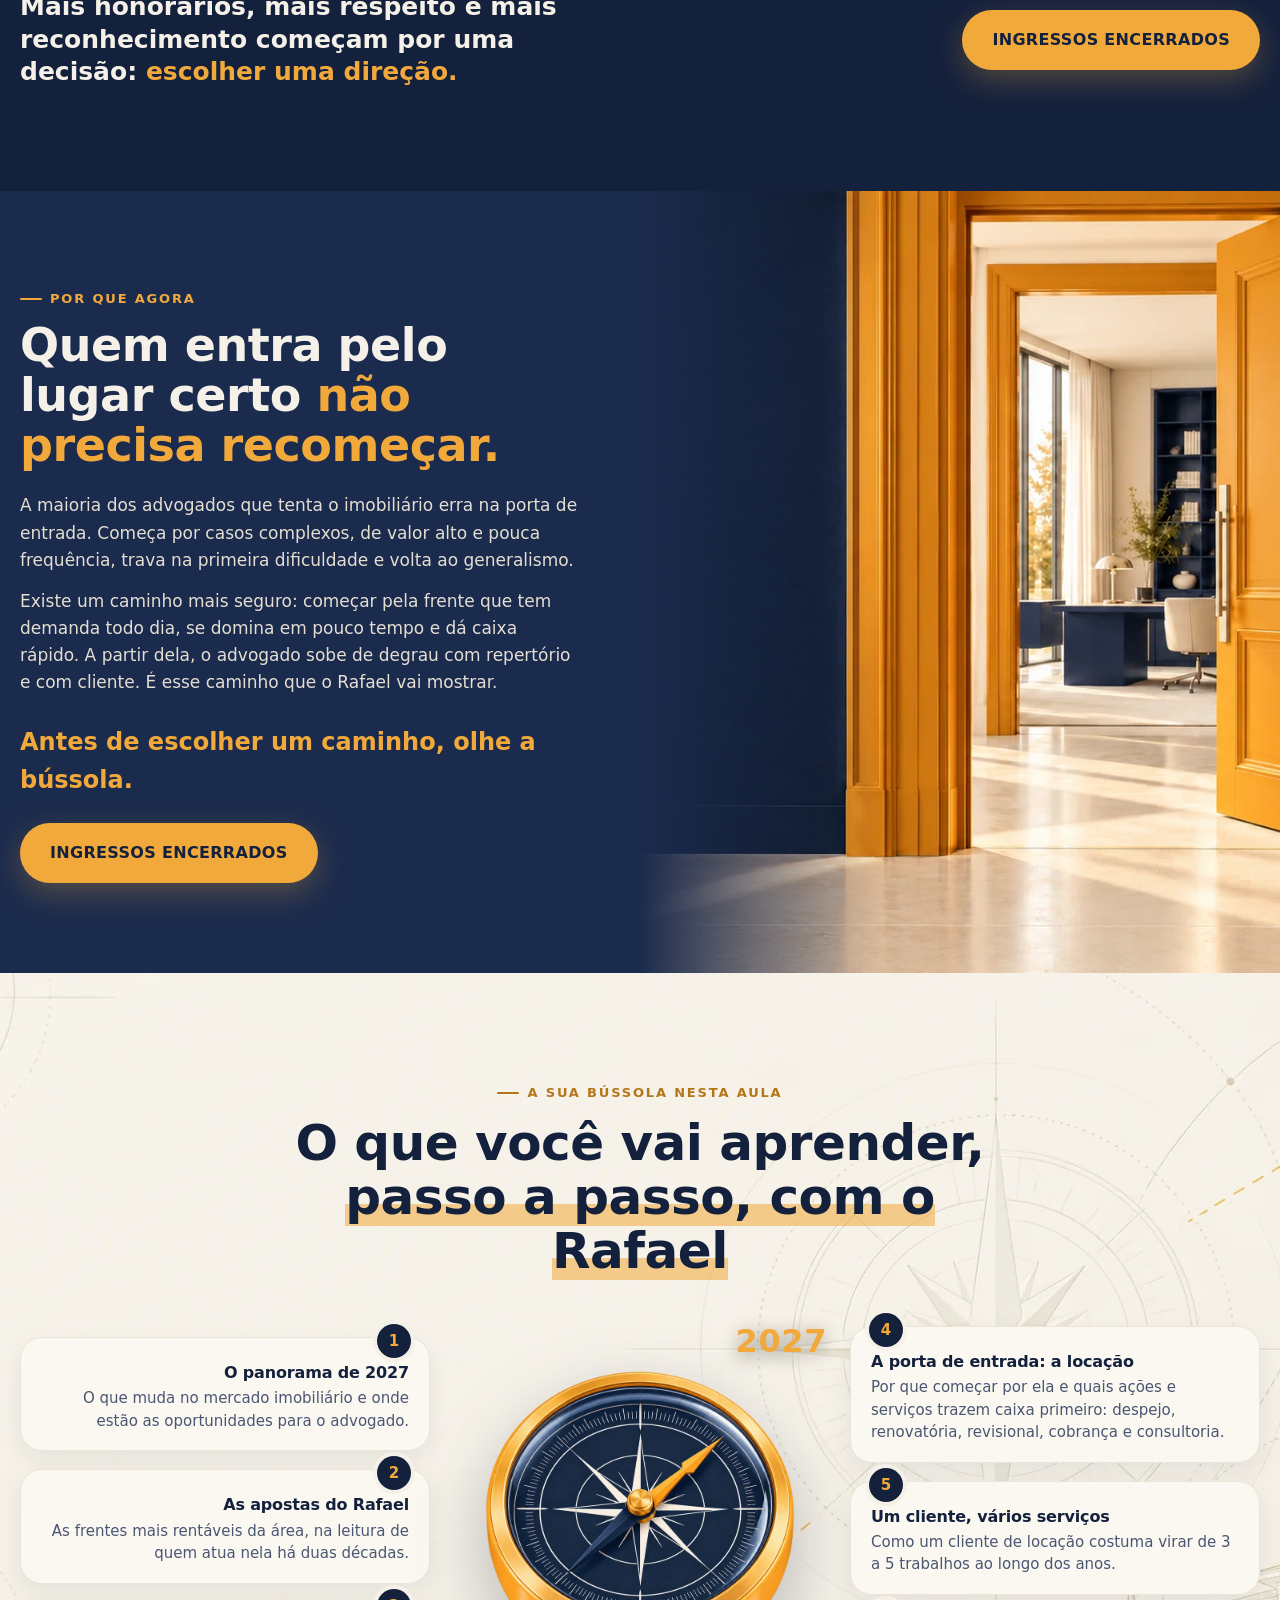
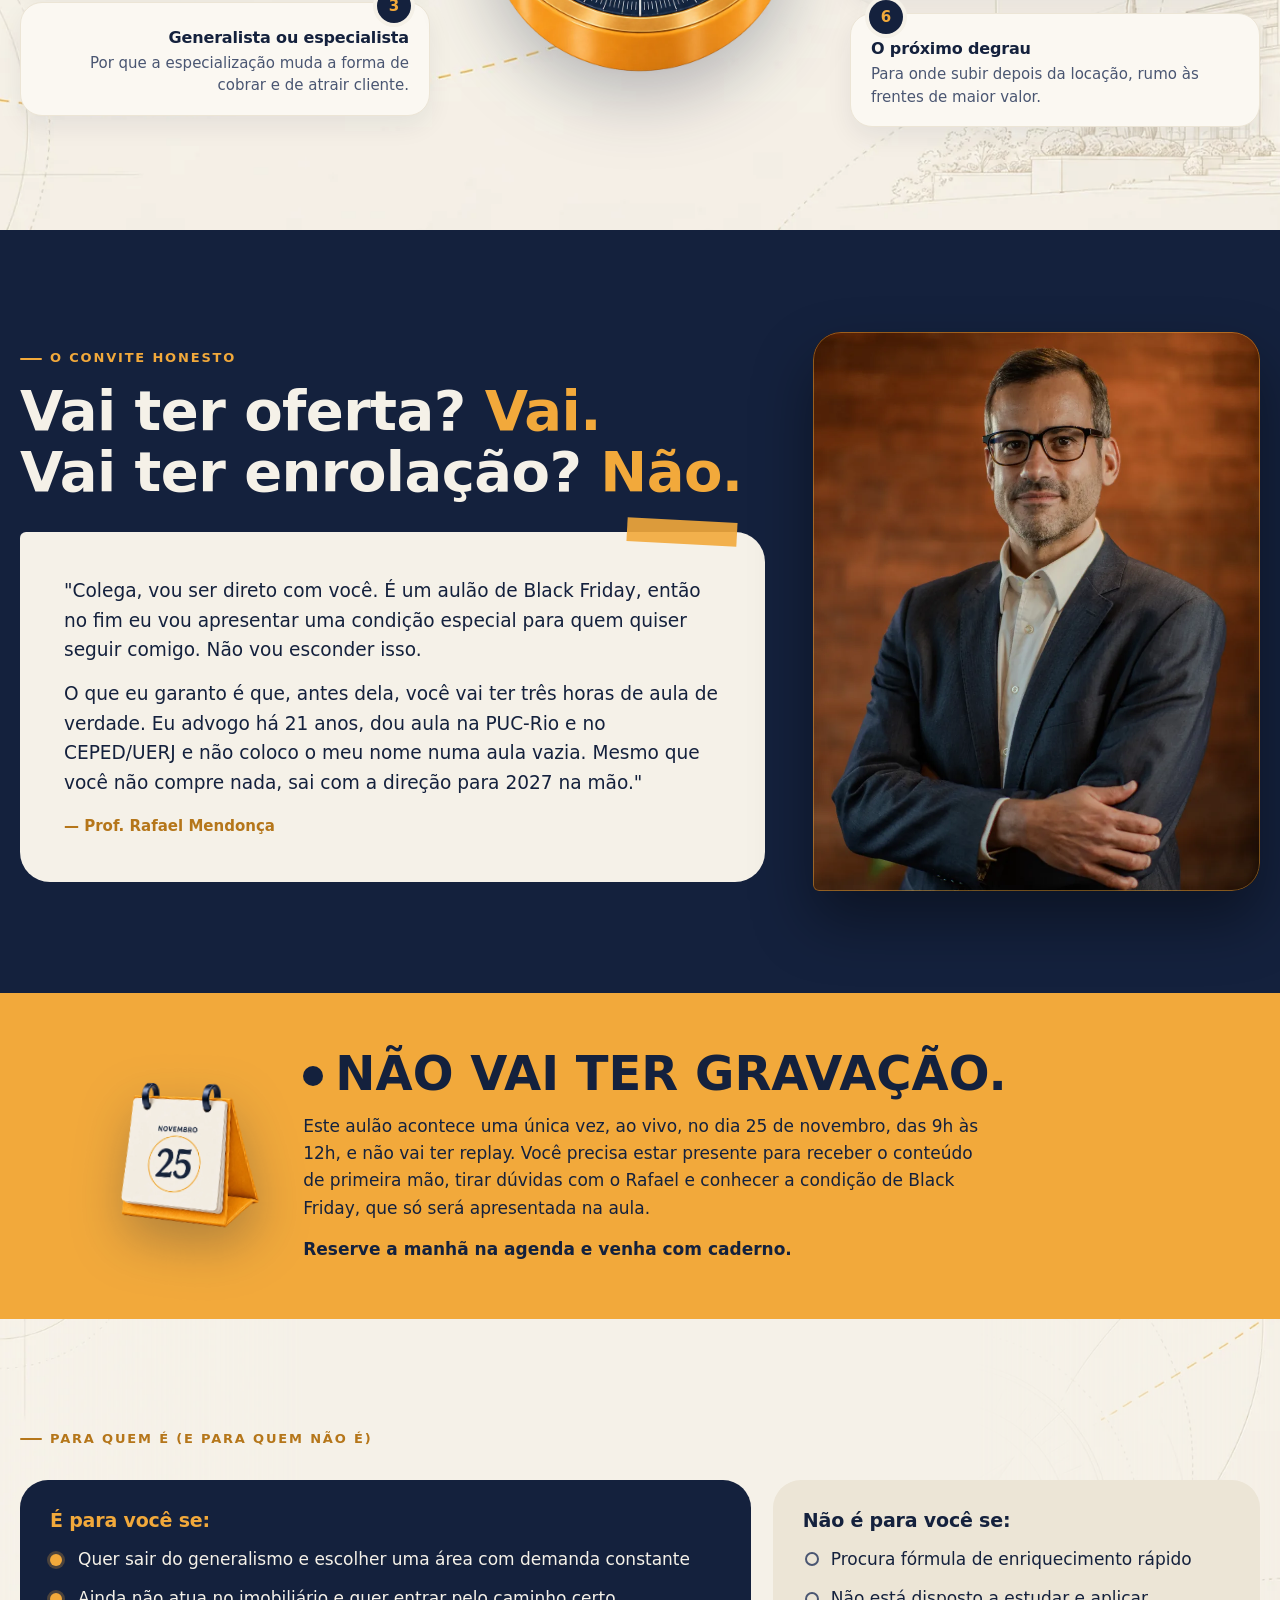
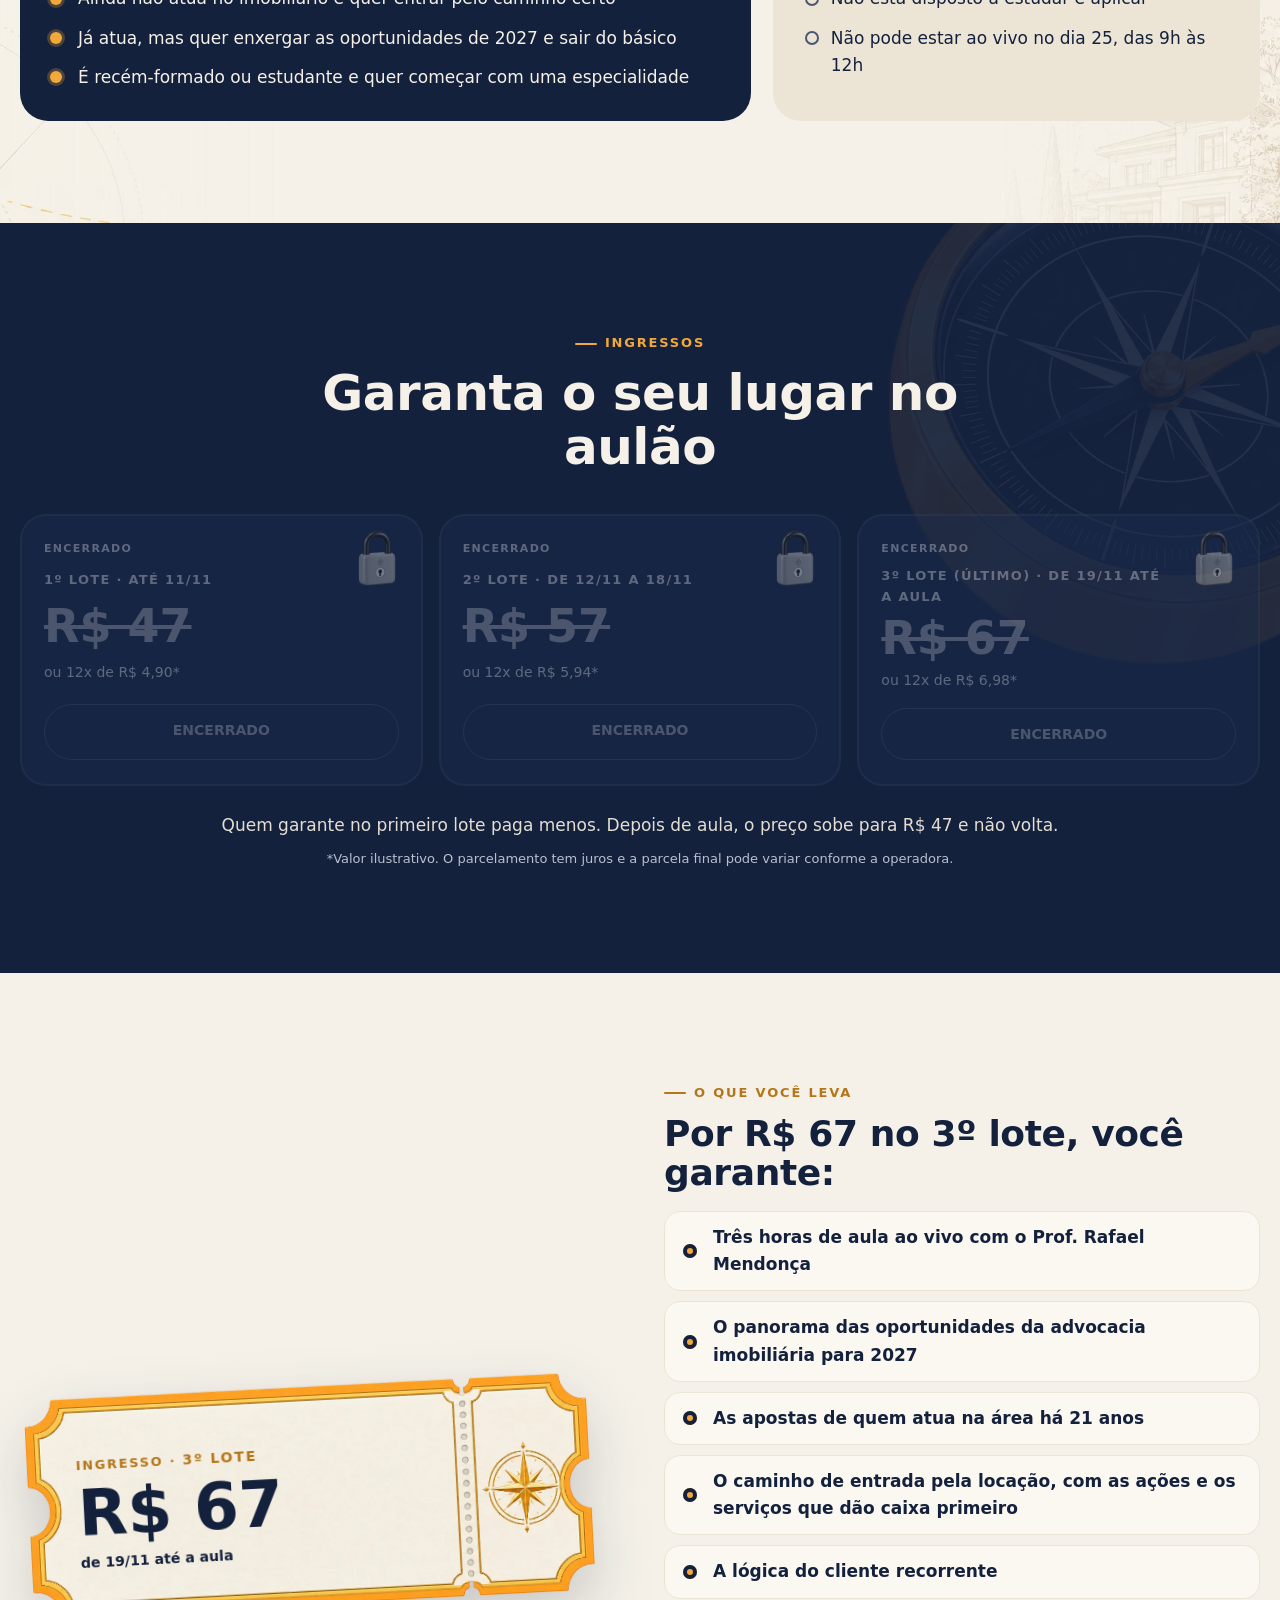
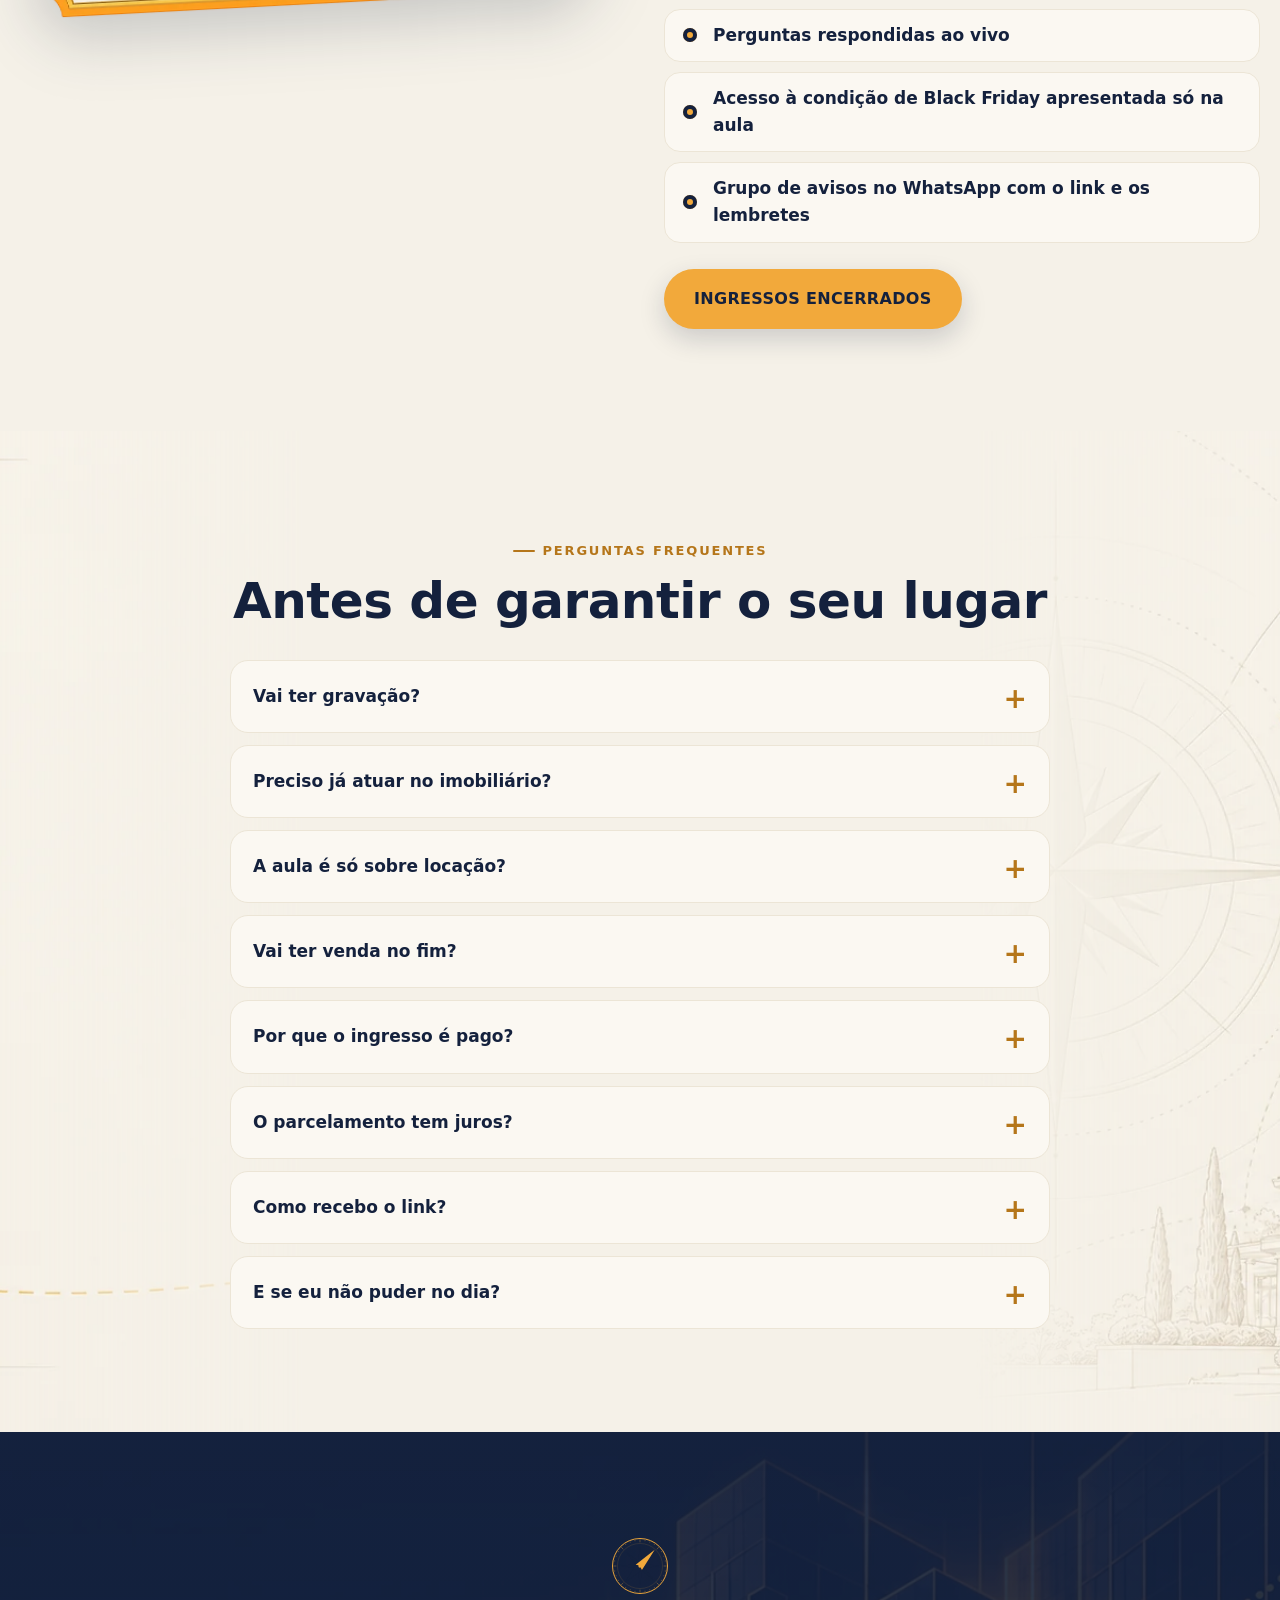
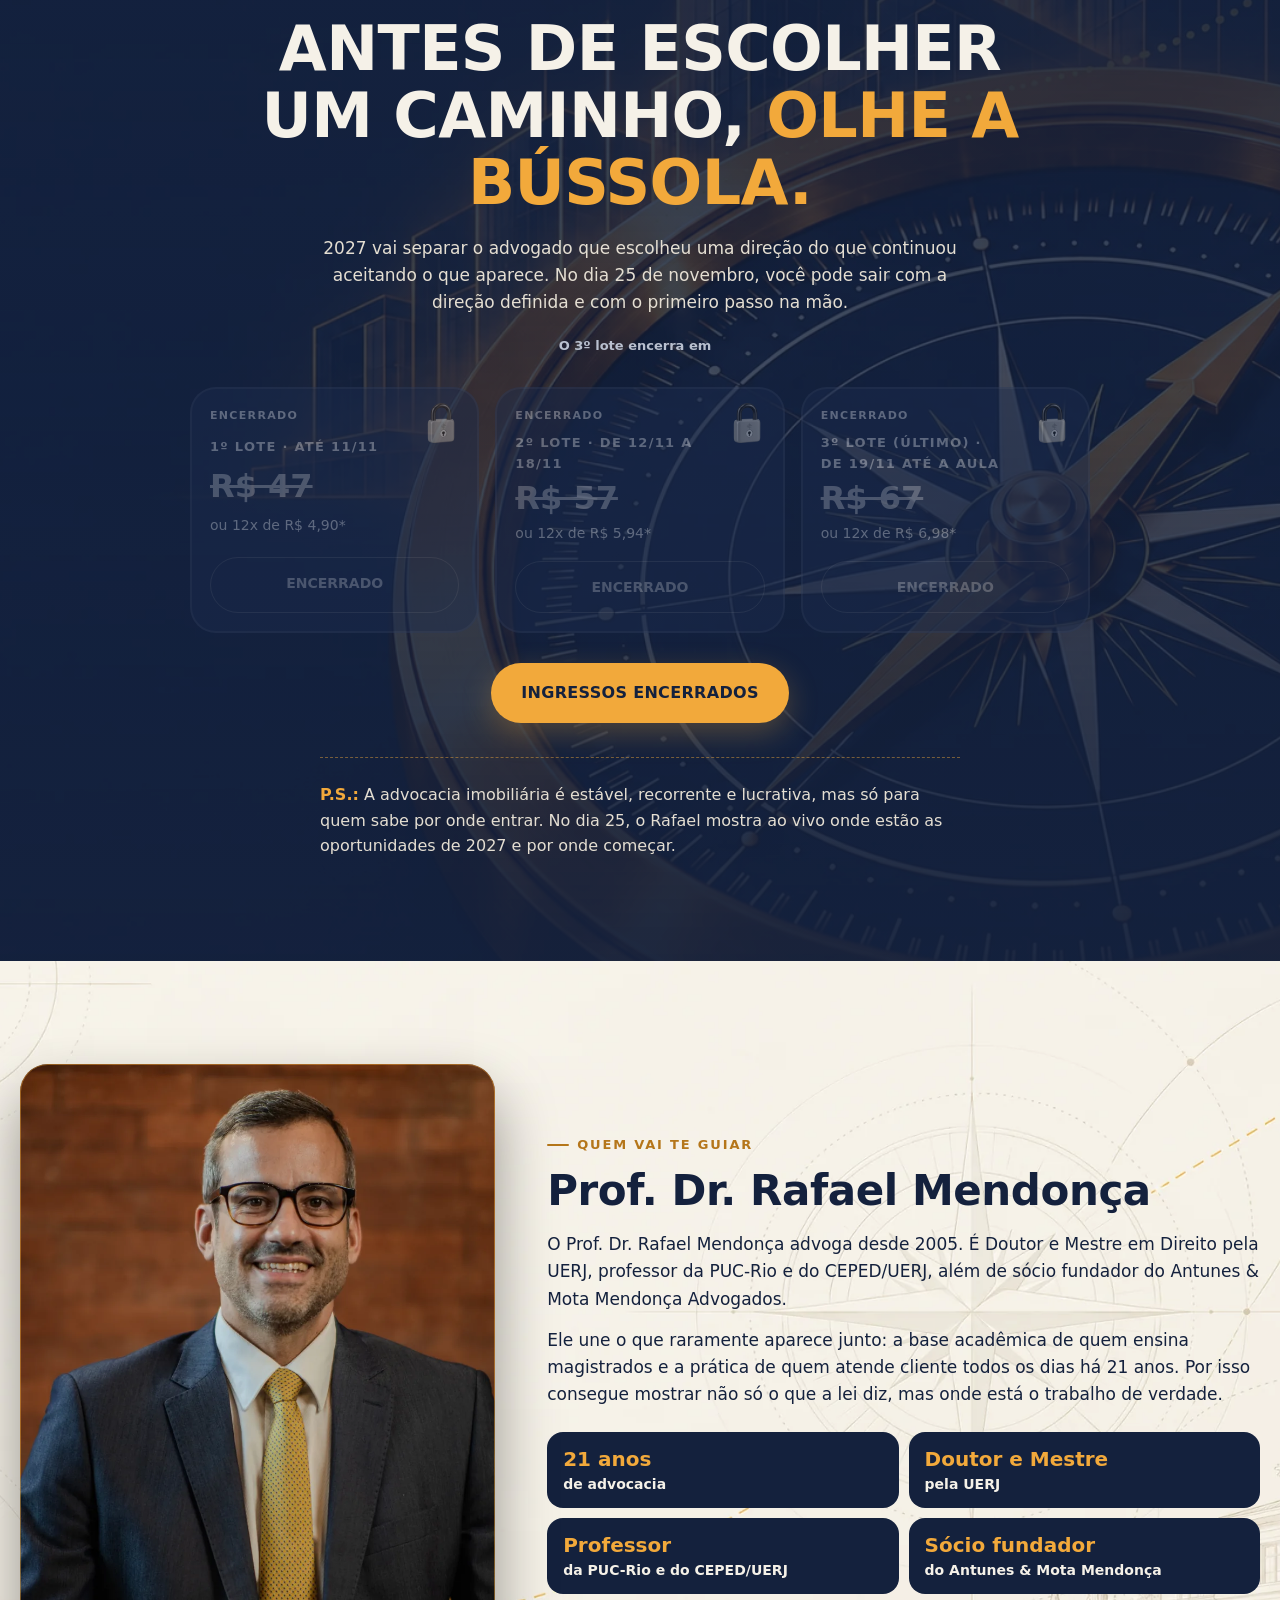
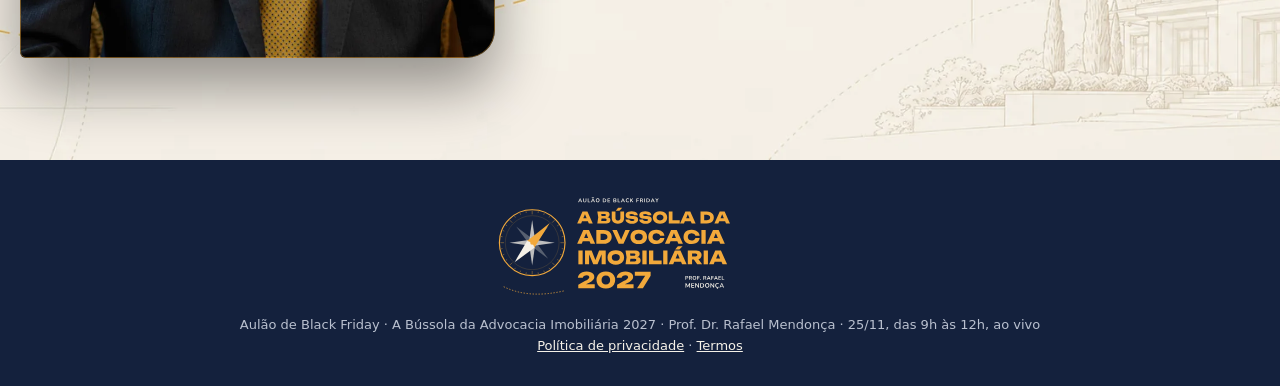
==== commit 0f641310: "Publica index.html" ====
--- a/index.html
+++ b/index.html
@@ -13,7 +13,7 @@
 <link rel="preconnect" href="https://fonts.gstatic.com" crossorigin>
 <link rel="stylesheet" href="https://fonts.googleapis.com/css2?family=Quicksand:wght@600;700&family=Nunito:ital,wght@0,400;0,600;0,700;0,800;1,400&family=Unbounded:wght@600;700;800;900&display=swap">
 <link rel="preload" as="image" href="assets/fundo-hero.webp">
-<link rel="stylesheet" href="style.css?v=2">
+<link rel="stylesheet" href="style.css?v=3">
 <!-- Pixel da Meta / Google Tag: inserir aqui quando houver os IDs -->
 </head>
 <body>
@@ -28,7 +28,7 @@
       <h1>A Bússola da <em>Advocacia Imobiliária 2027</em></h1>
       <p class="sub">As melhores oportunidades da área e por onde começar</p>
       <p class="lead">A advocacia imobiliária é um dos mercados mais estáveis, recorrentes e lucrativos do Direito, mas muitos advogados não sabem por onde começar nem como se aprofundar. Em três horas ao vivo, o Prof. Rafael Mendonça mostra o panorama das oportunidades da área para 2027 e o caminho para você entrar, ou crescer, com segurança.</p>
-      <div class="autoridade"><span>21 anos de advocacia</span><span>Doutor e Mestre pela UERJ</span><span>Professor da EMERJ e da PUC-Rio</span></div>
+      <div class="autoridade"><span>21 anos de advocacia</span><span>Doutor e Mestre pela UERJ</span><span>Professor da PUC-Rio e do CEPED/UERJ</span></div>
       <div class="cta-row">
         <a class="btn" data-cta="Quero a minha bússola para 2027" href="#ingressos">Quero a minha bússola para 2027 · 1º lote R$ 47</a>
       </div>
@@ -163,7 +163,7 @@
       <h2 style="margin-top:12px">Vai ter oferta? <span>Vai.</span><br>Vai ter enrolação? <span>Não.</span></h2>
       <blockquote class="carta">
         <p>"Colega, vou ser direto com você. É um aulão de Black Friday, então no fim eu vou apresentar uma condição especial para quem quiser seguir comigo. Não vou esconder isso.</p>
-        <p>O que eu garanto é que, antes dela, você vai ter três horas de aula de verdade. Eu formo juízes na EMERJ e advogo há 21 anos, e não coloco o meu nome numa aula vazia. Mesmo que você não compre nada, sai com a direção para 2027 na mão."</p>
+        <p>O que eu garanto é que, antes dela, você vai ter três horas de aula de verdade. Eu advogo há 21 anos, dou aula na PUC-Rio e no CEPED/UERJ e não coloco o meu nome numa aula vazia. Mesmo que você não compre nada, sai com a direção para 2027 na mão."</p>
         <cite>— Prof. Rafael Mendonça</cite>
       </blockquote>
     </div>
@@ -227,7 +227,7 @@
   <div class="wrap leva-grid">
     <div class="ingresso">
       <img src="assets/ingresso.webp" alt="" width="1100" height="733" loading="lazy">
-      <div class="info"><small>Ingresso · <span data-lote-nome>1º lote</span></small><strong data-lote-preco>R$ 47</strong><span data-lote-periodo>até 10/11</span></div>
+      <div class="info"><small>Ingresso · <span data-lote-nome>1º lote</span></small><strong data-lote-preco>R$ 47</strong><span data-lote-periodo>até 11/11</span></div>
     </div>
     <div>
       <span class="eyebrow">O que você leva</span>
@@ -284,12 +284,12 @@
     <div>
       <span class="eyebrow">Quem vai te guiar</span>
       <h2>Prof. Dr. Rafael Mendonça</h2>
-      <p>O Prof. Dr. Rafael Mendonça advoga desde 2005. É Doutor e Mestre em Direito pela UERJ, professor da EMERJ, onde ajuda a formar juízes, e da PUC-Rio, além de sócio fundador do Antunes &amp; Mota Mendonça Advogados.</p>
+      <p>O Prof. Dr. Rafael Mendonça advoga desde 2005. É Doutor e Mestre em Direito pela UERJ, professor da PUC-Rio e do CEPED/UERJ, além de sócio fundador do Antunes &amp; Mota Mendonça Advogados.</p>
       <p>Ele une o que raramente aparece junto: a base acadêmica de quem ensina magistrados e a prática de quem atende cliente todos os dias há 21 anos. Por isso consegue mostrar não só o que a lei diz, mas onde está o trabalho de verdade.</p>
       <div class="credenciais">
         <div><b>21 anos</b>de advocacia</div>
         <div><b>Doutor e Mestre</b>pela UERJ</div>
-        <div><b>Professor</b>da EMERJ e da PUC-Rio</div>
+        <div><b>Professor</b>da PUC-Rio e do CEPED/UERJ</div>
         <div><b>Sócio fundador</b>do Antunes &amp; Mota Mendonça</div>
       </div>
     </div>
@@ -305,7 +305,7 @@
 
 <div class="mcta"><a class="btn" data-cta="" href="#ingressos">Quero a minha bússola para 2027</a></div>
 
-<script src="config.js?v=2"></script>
-<script src="app.js?v=2"></script>
+<script src="config.js?v=3"></script>
+<script src="app.js?v=3"></script>
 </body>
 </html>
--- a/style.css
+++ b/style.css
@@ -0,0 +1,337 @@
+/* Aulão de Black Friday · Rafael Mendonça · família imobiliária: âmbar, azul-marinho e creme (v1) */
+:root{
+  --navy:#14213D;--ambar:#F2A93B;--creme:#F5F1E8;
+  /* variações de luz das três cores (não são cores novas) */
+  --navy-2:#1B2B4D;--navy-3:#24365C;--navy-txt:#14213D;
+  --creme-2:#FBF8F2;--creme-3:#ECE5D6;
+  --ambar-soft:rgba(242,169,59,.16);--ambar-line:rgba(242,169,59,.45);
+  --txt-claro:#E4DED2;--txt-suave:#B9C0CF;--txt-esc:#4A5672;
+  --f-t:"Unbounded",system-ui,sans-serif;--f-s:"Quicksand",system-ui,sans-serif;--f-b:"Nunito",system-ui,sans-serif;
+  --w:1240px;
+}
+*{box-sizing:border-box;margin:0;padding:0}
+html{scroll-behavior:smooth}
+body{font-family:var(--f-b);color:var(--navy-txt);background:var(--creme);line-height:1.6;font-size:17px;-webkit-font-smoothing:antialiased;overflow-x:hidden}
+img{max-width:100%;height:auto;display:block}
+a{color:inherit}
+.wrap{width:min(var(--w),100% - 32px);margin-inline:auto;position:relative;z-index:1}
+h1,h2,h3{font-family:var(--f-t);line-height:1.08;letter-spacing:-.01em}
+h2{font-size:clamp(28px,4.2vw,50px);font-weight:800}
+h3{font-size:19px;font-weight:800}
+p+p{margin-top:14px}
+.eyebrow{font-family:var(--f-s);font-weight:700;font-size:13px;letter-spacing:.14em;text-transform:uppercase;color:#B5761A;display:inline-flex;align-items:center;gap:8px}
+.eyebrow::before{content:"";width:22px;height:2px;background:currentColor;border-radius:2px}
+.escuro .eyebrow{color:var(--ambar)}
+section{padding:clamp(64px,8vw,104px) 0;position:relative;overflow:hidden}
+.escuro{background:var(--navy);color:var(--creme)}
+.escuro h2 em,.escuro h2 span{font-style:normal;color:var(--ambar)}
+.claro h2 em{font-style:normal;color:var(--navy);background:linear-gradient(transparent 62%,rgba(242,169,59,.55) 62%)}
+
+/* fundo claro com trajetória */
+.trilha-bg::before{content:"";position:absolute;inset:0;background:url(assets/fundo-claro.webp) center/cover no-repeat;opacity:.9;pointer-events:none}
+.trilha-bg.bordas::before{opacity:.75;-webkit-mask-image:linear-gradient(90deg,#000,transparent 24%,transparent 76%,#000);mask-image:linear-gradient(90deg,#000,transparent 24%,transparent 76%,#000)}
+
+/* faixa superior */
+.strip{background:var(--ambar);color:var(--navy);font-family:var(--f-s);font-weight:700;font-size:clamp(13px,1.25vw,16px);text-align:center;padding:12px 16px;position:sticky;top:0;z-index:30;box-shadow:0 2px 14px rgba(0,0,0,.18)}
+.strip b{font-family:var(--f-t);font-weight:800}
+
+/* botões */
+.btn{display:inline-flex;align-items:center;justify-content:center;gap:10px;background:var(--ambar);color:var(--navy);font-family:var(--f-t);font-weight:800;font-size:clamp(14px,1.35vw,16px);text-decoration:none;text-transform:uppercase;letter-spacing:.02em;padding:20px 30px;border-radius:999px;box-shadow:0 10px 30px rgba(242,169,59,.28);transition:transform .2s,box-shadow .2s;text-align:center;line-height:1.25;text-wrap:balance}
+.btn:hover{transform:translateY(-2px);box-shadow:0 16px 40px rgba(242,169,59,.42)}
+.btn:focus-visible,summary:focus-visible,.lote:focus-visible{outline:3px solid var(--ambar);outline-offset:3px}
+.claro .btn{box-shadow:0 10px 26px rgba(20,33,61,.18)}
+
+/* ===== 1. HERO ===== */
+.hero{position:relative;overflow:hidden;color:var(--creme);padding:0;min-height:min(calc(100vh - 46px),860px);display:flex;align-items:center;background:
+  linear-gradient(90deg,rgba(20,33,61,.98) 0%,rgba(20,33,61,.93) 38%,rgba(20,33,61,.45) 62%,rgba(20,33,61,.15) 100%),
+  url(assets/fundo-hero.webp) right center/cover no-repeat var(--navy)}
+.hero::after{content:"";position:absolute;left:0;right:0;bottom:0;height:110px;background:linear-gradient(transparent,rgba(20,33,61,.95));z-index:1}
+.hero-copy{max-width:640px;padding:44px 0 56px;position:relative;z-index:2}
+.selo-bf{display:inline-flex;flex-wrap:wrap;align-items:center;gap:6px 12px;font-family:var(--f-s);font-weight:700;font-size:13px;letter-spacing:.12em;text-transform:uppercase;color:var(--creme);border:1.5px solid var(--ambar-line);border-radius:999px;padding:8px 16px}
+.selo-bf i{width:6px;height:6px;border-radius:50%;background:var(--ambar)}
+.selo-bf .vivo{color:var(--ambar)}
+.hero h1{font-size:clamp(32px,4.4vw,62px);font-weight:900;text-transform:uppercase;line-height:1.02;margin:22px 0 14px}
+.hero h1 em{font-style:normal;color:var(--ambar);display:block}
+.hero .sub{font-family:var(--f-t);font-weight:700;font-size:clamp(17px,1.7vw,22px);line-height:1.3;color:var(--creme);margin-bottom:14px}
+.hero .lead{font-size:clamp(16px,1.25vw,18px);color:var(--txt-claro);max-width:56ch;margin-bottom:22px}
+.autoridade{display:flex;flex-wrap:wrap;gap:8px;margin-bottom:26px}
+.autoridade span{font-family:var(--f-s);font-weight:700;font-size:13px;background:rgba(245,241,232,.08);border:1px solid rgba(245,241,232,.18);border-left:3px solid var(--ambar);border-radius:6px 12px 12px 6px;padding:7px 12px;color:var(--creme)}
+.cta-row{display:flex;flex-wrap:wrap;align-items:center;gap:14px 22px}
+.cta-note{font-size:14px;color:var(--txt-suave);margin-top:10px}
+.timer{display:flex;align-items:center;gap:10px;flex-wrap:wrap;font-family:var(--f-s);font-weight:700;font-size:13px;color:var(--txt-suave)}
+.timer .t{display:flex;gap:6px}
+.timer .t div{background:rgba(20,33,61,.8);border:1px solid var(--ambar-line);border-radius:10px;padding:5px 8px;text-align:center;min-width:48px}
+.timer .t b{display:block;font-family:var(--f-t);font-size:19px;color:var(--ambar);line-height:1.1}
+.timer .t small{font-size:9px;letter-spacing:.1em;text-transform:uppercase;color:var(--txt-suave)}
+.hero-note{font-style:italic;font-size:13px;color:var(--txt-suave);margin-top:14px;max-width:54ch}
+.hero-photo{position:absolute;right:max(0%,calc((100vw - var(--w))/2 - 40px));top:0;bottom:0;width:min(50vw,700px);z-index:1;overflow:hidden}
+.hero-photo img{position:absolute;left:50%;top:40px;transform:translateX(-50%);height:116%;width:auto;max-width:none;filter:drop-shadow(0 30px 40px rgba(0,0,0,.5))}
+.ano-2027{position:absolute;z-index:2;font-family:var(--f-t);font-weight:900;color:var(--ambar);letter-spacing:.02em;text-shadow:0 4px 18px rgba(0,0,0,.45)}
+.hero .ano-2027{right:max(2%,calc((100vw - var(--w))/2 - 6px));top:30px;font-size:clamp(22px,2.4vw,34px);display:flex;align-items:center;gap:8px}
+.hero .ano-2027::before{content:"";width:46px;height:2px;border-top:2px dashed var(--ambar)}
+
+/* ===== 2. A VIRADA ===== */
+.virada{background:var(--creme)}
+.split{display:grid;grid-template-columns:1fr 1fr;gap:56px;align-items:start}
+.virada h2{font-size:clamp(28px,3.8vw,46px)}
+.virada .lede{margin-top:20px;font-weight:700;color:var(--txt-esc)}
+.pains{display:grid;gap:12px;margin-top:22px}
+.pain{background:rgba(251,248,242,.95);border-left:5px solid var(--ambar);border-radius:6px 18px 18px 6px;padding:16px 20px;font-weight:700;box-shadow:0 6px 18px rgba(20,33,61,.06)}
+
+/* ===== 3. GENERALISTA x IMOBILIÁRIO ===== */
+.compara{background:var(--navy);color:var(--creme)}
+.compara .head{max-width:820px}
+.compara h2{font-size:clamp(26px,3.6vw,44px)}
+.duas{position:relative;display:grid;grid-template-columns:1fr 1fr;margin-top:40px;border-radius:30px;overflow:hidden;box-shadow:0 30px 60px rgba(0,0,0,.35)}
+.lado{position:relative;min-height:460px;display:flex;flex-direction:column;justify-content:flex-end}
+.lado .cena{position:absolute;inset:0;width:100%;height:100%;object-fit:cover}
+.lado.gen .cena{filter:saturate(.35) brightness(.78) contrast(1.05);object-position:center 30%}
+.lado.gen::before{content:"";position:absolute;inset:0;background:rgba(20,33,61,.28);mix-blend-mode:multiply;z-index:1}
+.lado.esp .cena{object-position:30% 30%}
+.lado.esp .pessoa{position:absolute;bottom:0;left:50%;transform:translateX(-46%);height:96%;width:auto;max-width:none;z-index:1;filter:drop-shadow(0 20px 30px rgba(0,0,0,.35))}
+.lado .rot{position:relative;z-index:2;margin:18px;align-self:flex-start;font-family:var(--f-t);font-weight:800;font-size:13px;letter-spacing:.06em;text-transform:uppercase;border-radius:999px;padding:9px 16px}
+.lado.gen .rot{background:rgba(20,33,61,.86);color:var(--txt-claro)}
+.lado.esp .rot{background:var(--ambar);color:var(--navy);align-self:flex-end}
+.lado.gen::after,.lado.esp::after{content:"";position:absolute;left:0;right:0;bottom:0;height:40%;background:linear-gradient(transparent,rgba(20,33,61,.55));z-index:1}
+.duas .bussola-mini{position:absolute;left:50%;top:50%;width:clamp(96px,11vw,140px);transform:translate(-50%,-50%) rotate(-70deg);z-index:3;filter:drop-shadow(0 14px 24px rgba(0,0,0,.45));transition:transform 1.6s cubic-bezier(.3,1.4,.5,1)}
+.duas.on .bussola-mini{transform:translate(-50%,-50%) rotate(0deg)}
+.nota-img{font-size:12px;color:var(--txt-suave);margin-top:10px;font-style:italic}
+.listas{display:grid;grid-template-columns:1fr 1fr;gap:20px;margin-top:28px}
+.lista{border-radius:24px;padding:26px 28px}
+.lista h3{font-size:16px;letter-spacing:.06em;text-transform:uppercase;margin-bottom:14px}
+.lista ul{list-style:none;display:grid;gap:11px}
+.lista li{padding-left:26px;position:relative}
+.lista.gen{background:rgba(245,241,232,.06);border:1px solid rgba(245,241,232,.12);color:var(--txt-suave)}
+.lista.gen h3{color:var(--txt-suave)}
+.lista.gen li::before{content:"";position:absolute;left:2px;top:.45em;width:10px;height:10px;border:2px solid #7E879B;border-radius:50%}
+.lista.esp{background:var(--creme);color:var(--navy)}
+.lista.esp h3{color:#B5761A}
+.lista.esp li{font-weight:700}
+.lista.esp li::before{content:"";position:absolute;left:0;top:.42em;width:13px;height:13px;border-radius:50%;background:var(--ambar);box-shadow:inset 0 0 0 3px var(--navy)}
+.destaque{margin-top:34px;border-top:1px dashed var(--ambar-line);padding-top:26px;display:flex;flex-wrap:wrap;gap:22px;align-items:center;justify-content:space-between}
+.destaque strong{font-family:var(--f-t);font-size:clamp(18px,2.1vw,25px);max-width:34ch;line-height:1.3}
+.destaque strong em{font-style:normal;color:var(--ambar)}
+
+/* ===== 4. POR QUE AGORA (porta) ===== */
+.agora{background:var(--navy-2);color:var(--creme);padding:0}
+.agora-grid{display:grid;grid-template-columns:1fr 1fr;align-items:stretch;min-height:520px}
+.agora-copy{padding:clamp(56px,7vw,96px) 0;align-self:center;max-width:560px}
+.agora h2{font-size:clamp(28px,3.8vw,46px);margin:12px 0 22px}
+.agora p{color:var(--txt-claro)}
+.agora .frase{margin-top:26px;font-family:var(--f-t);font-weight:800;font-size:clamp(19px,2vw,24px);color:var(--ambar)}
+.agora .btn{margin-top:24px}
+.porta{position:relative;margin-right:calc((100vw - min(var(--w),100vw - 32px))/-2)}
+.porta img{position:absolute;inset:0;width:100%;height:100%;object-fit:cover;object-position:68% center}
+.porta::before{content:"";position:absolute;inset:0;background:linear-gradient(90deg,var(--navy-2) 0%,rgba(27,43,77,0) 38%);z-index:1}
+
+/* ===== 5. A SUA BÚSSOLA NESTA AULA ===== */
+.programa{background:var(--creme)}
+.programa .head{text-align:center;max-width:760px;margin:0 auto}
+.programa .head .eyebrow{justify-content:center}
+.rosa{display:grid;grid-template-columns:1fr minmax(240px,360px) 1fr;gap:22px 30px;align-items:center;margin-top:48px}
+.rosa .col{display:grid;gap:18px}
+.tema{background:var(--creme-2);border:1px solid var(--creme-3);border-radius:22px;padding:26px 20px 18px;box-shadow:0 10px 26px rgba(20,33,61,.07);position:relative;opacity:.4;transform:translateY(10px);transition:opacity .5s,transform .5s}
+.tema .n{position:absolute;top:-14px;width:34px;height:34px;border-radius:50%;background:var(--navy);color:var(--ambar);display:grid;place-items:center;font-family:var(--f-t);font-weight:900;font-size:15px;box-shadow:0 0 0 4px var(--creme)}
+.col.esq .tema .n{right:18px}.col.dir .tema .n{left:18px}
+.tema h3{font-size:16px;margin-bottom:6px;padding-inline:0}
+.col.esq .tema{text-align:right}
+.tema p{font-size:15px;line-height:1.5;color:var(--txt-esc)}
+.centro{position:relative}
+.centro .bussola{width:100%;transform:rotate(-120deg) scale(.92);transition:transform 2s cubic-bezier(.25,1.25,.45,1);filter:drop-shadow(0 26px 34px rgba(20,33,61,.28))}
+.centro .ano-2027{right:-2%;top:-30px;font-size:clamp(22px,2.6vw,32px);opacity:0;transition:opacity .6s 1.6s}
+.rosa.on .centro .bussola{transform:none}
+.rosa.on .centro .ano-2027{opacity:1}
+.rosa.on .tema{opacity:1;transform:none}
+.rosa.on .t1{transition-delay:.3s}.rosa.on .t2{transition-delay:.5s}.rosa.on .t3{transition-delay:.7s}.rosa.on .t4{transition-delay:.9s}.rosa.on .t5{transition-delay:1.1s}.rosa.on .t6{transition-delay:1.3s}
+
+/* ===== 6. CONVITE HONESTO ===== */
+.convite{background:var(--navy)}
+.convite-grid{display:grid;grid-template-columns:1.25fr .75fr;gap:48px;align-items:center}
+.convite h2{font-size:clamp(30px,4.4vw,56px)}
+.carta{margin-top:30px;background:var(--creme);color:var(--navy);border-radius:6px 30px 30px 30px;padding:clamp(24px,3.6vw,44px);font-size:clamp(16px,1.45vw,19px);position:relative}
+.carta::after{content:"";position:absolute;right:28px;top:-12px;width:110px;height:24px;background:rgba(242,169,59,.9);transform:rotate(3deg)}
+.carta cite{display:block;margin-top:16px;font-family:var(--f-t);font-style:normal;font-weight:800;font-size:15px;color:#B5761A}
+.foto-moldura{position:relative;border-radius:28px 28px 28px 6px;overflow:hidden;aspect-ratio:4/5;box-shadow:0 30px 60px rgba(0,0,0,.4)}
+.foto-moldura img{width:100%;height:100%;object-fit:cover;object-position:center 18%}
+.foto-moldura::after{content:"";position:absolute;inset:0;border:1px solid var(--ambar-line);border-radius:inherit;pointer-events:none}
+
+/* ===== 7. SÓ AO VIVO ===== */
+.aovivo{background:var(--ambar);color:var(--navy);padding:56px 0}
+.aovivo .row{display:grid;grid-template-columns:auto 1fr;gap:40px;align-items:center}
+.aovivo .cal{width:clamp(170px,19vw,250px);transform:rotate(-4deg);filter:drop-shadow(0 20px 26px rgba(20,33,61,.3))}
+.aovivo .rec{font-family:var(--f-t);font-weight:900;font-size:clamp(28px,4vw,48px);line-height:1;text-transform:uppercase;margin-bottom:16px}
+.aovivo .rec i{display:inline-block;width:.42em;height:.42em;border-radius:50%;background:var(--navy);margin-right:.25em;vertical-align:.08em;animation:pulse 1.4s infinite}
+@keyframes pulse{50%{opacity:.25}}
+.aovivo p{max-width:64ch}
+.aovivo .forte{font-weight:800}
+
+/* ===== 8. PARA QUEM ===== */
+.quem{background:var(--creme)}
+.cols{display:grid;grid-template-columns:1.2fr .8fr;gap:22px;margin-top:30px}
+.box{border-radius:28px;padding:30px}
+.box.sim{background:var(--navy);color:var(--creme)}
+.box.sim h3{color:var(--ambar)}
+.box.nao{background:var(--creme-3)}
+.box ul{list-style:none;display:grid;gap:12px;margin-top:16px}
+.box li{padding-left:28px;position:relative}
+.box.sim li::before{content:"";position:absolute;left:0;top:.45em;width:12px;height:12px;border-radius:50%;background:var(--ambar);box-shadow:0 0 0 3px rgba(242,169,59,.25)}
+.box.nao li::before{content:"";position:absolute;left:2px;top:.36em;width:10px;height:10px;border:2px solid var(--txt-esc);border-radius:50%}
+
+/* ===== 9. INGRESSOS ===== */
+.ingressos{background:var(--navy);color:var(--creme)}
+.ingressos::before{content:"";position:absolute;right:-180px;top:-120px;width:620px;height:620px;background:url(assets/bussola.webp) center/contain no-repeat;opacity:.07;transform:rotate(18deg)}
+.ingressos .head{text-align:center;max-width:680px;margin:0 auto 40px}
+.ingressos .head .eyebrow{justify-content:center}
+.lotes{display:grid;grid-template-columns:repeat(3,1fr);gap:16px}
+.lote{position:relative;border-radius:26px;padding:24px 22px;background:var(--navy-2);display:grid;gap:8px;border:2px solid rgba(245,241,232,.08);text-decoration:none;color:var(--creme)}
+.lote .cad{position:absolute;right:14px;top:12px;width:60px;height:auto;filter:drop-shadow(0 8px 12px rgba(0,0,0,.4))}
+.lote .st{font-family:var(--f-s);font-weight:700;font-size:11px;letter-spacing:.12em;text-transform:uppercase;color:var(--ambar)}
+.lote b.n{font-family:var(--f-s);font-weight:700;font-size:13px;letter-spacing:.1em;text-transform:uppercase;color:var(--txt-suave);padding-right:64px}
+.lote .pv{font-family:var(--f-t);font-weight:900;font-size:clamp(34px,4vw,46px);line-height:1}
+.lote .pc{font-size:14px;color:var(--txt-suave)}
+.lote .bt{margin-top:8px;border-radius:999px;padding:14px;text-align:center;font-family:var(--f-t);font-weight:800;font-size:14px;text-transform:uppercase}
+.lote.on{border-color:var(--ambar);box-shadow:0 0 0 5px rgba(242,169,59,.14);transform:translateY(-6px)}
+.lote.on .pv{color:var(--ambar)}
+.lote.on .bt{background:var(--ambar);color:var(--navy)}
+.lote.lock{pointer-events:none}
+.lote.lock .st{color:var(--txt-suave)}
+.lote.lock .pv,.lote.lock .pc,.lote.lock b.n{opacity:.72}
+.lote.lock .bt{border:1px dashed rgba(245,241,232,.4);color:var(--txt-suave)}
+.lote.off{opacity:.45;pointer-events:none}
+.lote.off .st{color:var(--txt-suave)}
+.lote.off .cad{filter:grayscale(1)}
+.lote.off .pv{text-decoration:line-through;color:#8E97AA}
+.lote.off .bt{color:#8E97AA;border:1px solid rgba(245,241,232,.15)}
+.lotes-note{text-align:center;margin-top:26px;color:var(--txt-claro)}
+.disclaimer{text-align:center;font-size:13px;color:var(--txt-suave);margin-top:10px}
+
+/* ===== 10. O QUE VOCÊ LEVA ===== */
+.leva{background:var(--creme)}
+.leva-grid{display:grid;grid-template-columns:1fr 1fr;gap:48px;align-items:center}
+.ingresso{position:relative;max-width:580px;filter:drop-shadow(0 24px 30px rgba(20,33,61,.2));transform:rotate(-3deg)}
+.ingresso img{width:100%}
+.ingresso .info{position:absolute;left:10%;top:16%;width:58%;height:68%;display:flex;flex-direction:column;justify-content:center;color:var(--navy)}
+.ingresso .info small{font-family:var(--f-s);font-weight:700;font-size:clamp(10px,1vw,13px);letter-spacing:.14em;text-transform:uppercase;color:#B5761A}
+.ingresso .info strong{font-family:var(--f-t);font-weight:900;font-size:clamp(38px,5vw,68px);line-height:1;margin:6px 0}
+.ingresso .info span{font-family:var(--f-s);font-weight:700;font-size:clamp(11px,1.1vw,15px)}
+.leva h2{font-size:clamp(24px,3vw,36px);margin-top:12px}
+.leva ul{list-style:none;display:grid;gap:10px;margin:18px 0 26px}
+.leva li{background:var(--creme-2);border:1px solid var(--creme-3);border-radius:16px;padding:12px 18px 12px 48px;position:relative;font-weight:700}
+.leva li::before{content:"";position:absolute;left:18px;top:50%;width:14px;height:14px;margin-top:-7px;border-radius:50%;background:var(--ambar);box-shadow:inset 0 0 0 4px var(--navy)}
+
+/* ===== 11. FAQ ===== */
+.faq{background:var(--creme)}
+.faq .eyebrow{justify-content:center}
+.faq-list{max-width:820px;margin:32px auto 0;display:grid;gap:12px}
+details{background:var(--creme-2);border-radius:18px;padding:4px 22px;border:1px solid var(--creme-3)}
+summary{cursor:pointer;list-style:none;padding:18px 34px 18px 0;font-family:var(--f-t);font-weight:700;font-size:17px;position:relative}
+summary::-webkit-details-marker{display:none}
+summary::after{content:"+";position:absolute;right:0;top:12px;font-size:28px;color:#B5761A;transition:transform .2s}
+details[open] summary::after{transform:rotate(45deg)}
+details p{padding:0 0 18px}
+
+/* ===== 12. FECHAMENTO ===== */
+.fecha{color:var(--creme);text-align:center;background:
+  linear-gradient(180deg,rgba(20,33,61,.94),rgba(20,33,61,.8) 50%,rgba(20,33,61,.96)),
+  url(assets/fundo-hero.webp) 85% center/cover no-repeat var(--navy)}
+.fecha .simbolo{width:64px;margin:0 auto 18px}
+.fecha h2{font-size:clamp(28px,5vw,62px);text-transform:uppercase;max-width:18ch;margin-inline:auto}
+.fecha h2 span{color:var(--ambar)}
+.fecha p{max-width:640px;margin-inline:auto;color:var(--txt-claro)}
+.fecha .timer{justify-content:center;margin-top:20px}
+.fecha .lotes{max-width:900px;margin:30px auto 30px;text-align:left}
+.fecha .lote{padding:18px}
+.fecha .lote .pv{font-size:32px}
+.fecha .lote .cad{width:44px}
+.ps{max-width:720px;margin:34px auto 0;border-top:1px dashed var(--ambar-line);padding-top:24px;font-size:16px;color:var(--txt-claro);text-align:left}
+.ps b{color:var(--ambar)}
+
+/* ===== 13. BIO ===== */
+.bio{background:var(--creme)}
+.bio-grid{display:grid;grid-template-columns:.8fr 1.2fr;gap:52px;align-items:center}
+.bio h2{margin:12px 0 18px;font-size:clamp(26px,3.4vw,42px)}
+.credenciais{display:grid;grid-template-columns:repeat(2,1fr);gap:10px;margin-top:24px}
+.credenciais div{background:var(--navy);color:var(--creme);border-radius:16px;padding:14px 16px;font-family:var(--f-s);font-weight:700;font-size:14px;line-height:1.35}
+.credenciais b{display:block;font-family:var(--f-t);font-weight:900;font-size:20px;color:var(--ambar);margin-bottom:2px}
+
+footer{background:var(--navy);color:var(--txt-suave);font-size:13px;padding:30px 0 calc(30px + env(safe-area-inset-bottom));text-align:center}
+footer .logo{width:min(300px,70vw);margin:0 auto 14px}
+footer a{color:var(--creme)}
+
+/* CTA fixo no celular */
+.mcta{display:none}
+
+/* ===== responsivo ===== */
+@media (max-width:980px){
+  .hero{display:flex;flex-direction:column;min-height:0;background:linear-gradient(180deg,rgba(20,33,61,.2) 0%,rgba(20,33,61,.55) 28%,rgba(20,33,61,.97) 46%,var(--navy) 100%),url(assets/fundo-hero.webp) 78% top/auto 480px no-repeat var(--navy)}
+  .hero-photo{order:-1;position:relative;right:auto;top:auto;bottom:auto;width:100%;height:clamp(290px,80vw,420px);margin:0 0 -70px}
+  .hero-photo::after{content:"";position:absolute;left:0;right:0;bottom:0;height:52%;background:linear-gradient(transparent,rgba(20,33,61,.94) 78%,var(--navy));z-index:1}
+  .hero-photo img{top:12px;height:165%}
+  .hero .ano-2027{top:18px;right:16px}
+  .hero-copy{max-width:none;padding:0 0 30px}
+  .split,.cols,.leva-grid,.bio-grid,.convite-grid,.listas,.agora-grid{grid-template-columns:1fr}
+  .split{gap:20px}
+  .duas{grid-template-columns:1fr 1fr}
+  .lado{min-height:300px}
+  .lado .rot{margin:10px;font-size:11px;padding:7px 11px}
+  .agora-grid{min-height:0}
+  .agora-copy{padding:56px 0 28px}
+  .porta{margin:0 -16px;height:280px}
+  .porta::before{background:linear-gradient(180deg,var(--navy-2) 0%,rgba(27,43,77,0) 40%)}
+  .rosa{grid-template-columns:1fr;gap:16px;margin-top:30px}
+  .centro{order:-1;max-width:240px;margin:0 auto 10px}
+  .col.esq .tema{text-align:left}
+  .col.esq .tema .n{right:auto;left:18px}
+  .tema{padding-top:24px;opacity:1;transform:none}
+  .lotes{grid-template-columns:1fr}
+  .lote.on{transform:none}
+  .aovivo .row{grid-template-columns:1fr;gap:20px}
+  .aovivo .cal{width:170px}
+  .convite .foto-moldura{max-width:360px}
+  .bio .foto-moldura{max-width:380px}
+  .ingresso{margin:0 auto 10px}
+  .strip{font-size:12px;padding:10px 12px}
+  .mcta{display:block;position:fixed;left:12px;right:12px;bottom:calc(12px + env(safe-area-inset-bottom));z-index:40;transform:translateY(140%);transition:transform .3s}
+  .mcta.show{transform:none}
+  .mcta .btn{width:100%;box-shadow:0 10px 30px rgba(0,0,0,.35)}
+}
+.split>*,.cols>*,.leva-grid>*,.bio-grid>*,.convite-grid>*,.listas>*,.agora-grid>*,.rosa>*{min-width:0}
+@media (max-width:480px){
+  .selo-bf{font-size:10.5px;letter-spacing:.06em;gap:4px 8px;padding:7px 12px;border-radius:14px;background:rgba(20,33,61,.7)}
+  .hero h1{margin-top:16px}
+  .hero h1{font-size:clamp(25px,8vw,32px)}
+  .btn{padding:18px 18px;width:100%}
+  .fecha h2{font-size:clamp(24px,8vw,34px)}
+  .credenciais{grid-template-columns:1fr}
+  .lado{min-height:240px}
+  .duas .bussola-mini{width:78px}
+}
+@media (prefers-reduced-motion:reduce){*{animation:none!important;transition:none!important;scroll-behavior:auto!important}.centro .bussola,.duas .bussola-mini{transform:translate(0,0)}.duas .bussola-mini{transform:translate(-50%,-50%)}.tema{opacity:1;transform:none}.centro .ano-2027{opacity:1}}
+
+/* ===== página de obrigado ===== */
+.ty-hero{color:var(--creme);padding:56px 0 70px;text-align:center;background:
+  linear-gradient(180deg,rgba(20,33,61,.94),rgba(20,33,61,.82) 60%,rgba(20,33,61,.97)),
+  url(assets/fundo-hero.webp) 82% center/cover no-repeat var(--navy)}
+.ty-hero .bussola{width:clamp(120px,14vw,170px);margin:0 auto 18px;filter:drop-shadow(0 18px 26px rgba(0,0,0,.45))}
+.selo{display:inline-flex;gap:10px;align-items:center;border:1.5px solid var(--ambar-line);color:var(--ambar);border-radius:999px;padding:8px 18px;font-family:var(--f-s);font-weight:700;font-size:13px;letter-spacing:.08em;text-transform:uppercase}
+.selo i{width:7px;height:7px;border-radius:50%;background:var(--ambar)}
+.ty-hero h1{font-size:clamp(30px,5vw,58px);font-weight:900;text-transform:uppercase;margin:18px auto 14px;max-width:17ch}
+.ty-hero h1 span{color:var(--ambar)}
+.ty-hero p{color:var(--txt-claro);max-width:580px;margin-inline:auto}
+.ty-hero .btn{margin-top:26px;font-size:17px;padding:22px 36px;animation:nudge 3s infinite}
+.ty-hero small{display:block;margin-top:14px;font-style:italic;color:var(--txt-suave);font-size:13px}
+@keyframes nudge{0%,88%,100%{transform:none}91%{transform:translateX(-4px)}94%{transform:translateX(4px)}97%{transform:translateX(-2px)}}
+.passos{background:var(--creme)}
+.passos .grid{display:grid;grid-template-columns:repeat(3,1fr);gap:18px;margin-top:30px}
+.passo{background:var(--creme-2);border:1px solid var(--creme-3);border-radius:22px;padding:26px 24px;box-shadow:0 10px 26px rgba(20,33,61,.06)}
+.passo .n{width:40px;height:40px;border-radius:50%;background:var(--navy);color:var(--ambar);display:grid;place-items:center;font-family:var(--f-t);font-weight:900;margin-bottom:14px}
+.passo h3{font-size:17px;margin-bottom:8px}
+.passo p{font-size:15px;color:var(--txt-esc)}
+.btn.mini{font-size:12px;padding:12px 18px;margin-top:14px;box-shadow:none}
+.agenda{background:var(--navy);color:var(--creme)}
+.agenda-grid{display:grid;grid-template-columns:.7fr 1.3fr;gap:40px;align-items:center}
+.agenda .cal{max-width:340px;transform:rotate(-4deg);filter:drop-shadow(0 26px 34px rgba(0,0,0,.4))}
+.agenda-btns{display:flex;flex-wrap:wrap;gap:12px;margin-top:22px}
+.agenda-btns a{text-decoration:none;font-family:var(--f-t);font-weight:800;font-size:14px;text-transform:uppercase;border-radius:999px;padding:15px 22px;background:var(--ambar);color:var(--navy)}
+.agenda-btns a+a{background:transparent;color:var(--ambar);border:2px solid var(--ambar)}
+@media (max-width:980px){.passos .grid,.agenda-grid{grid-template-columns:1fr}.agenda .cal{max-width:230px}}
